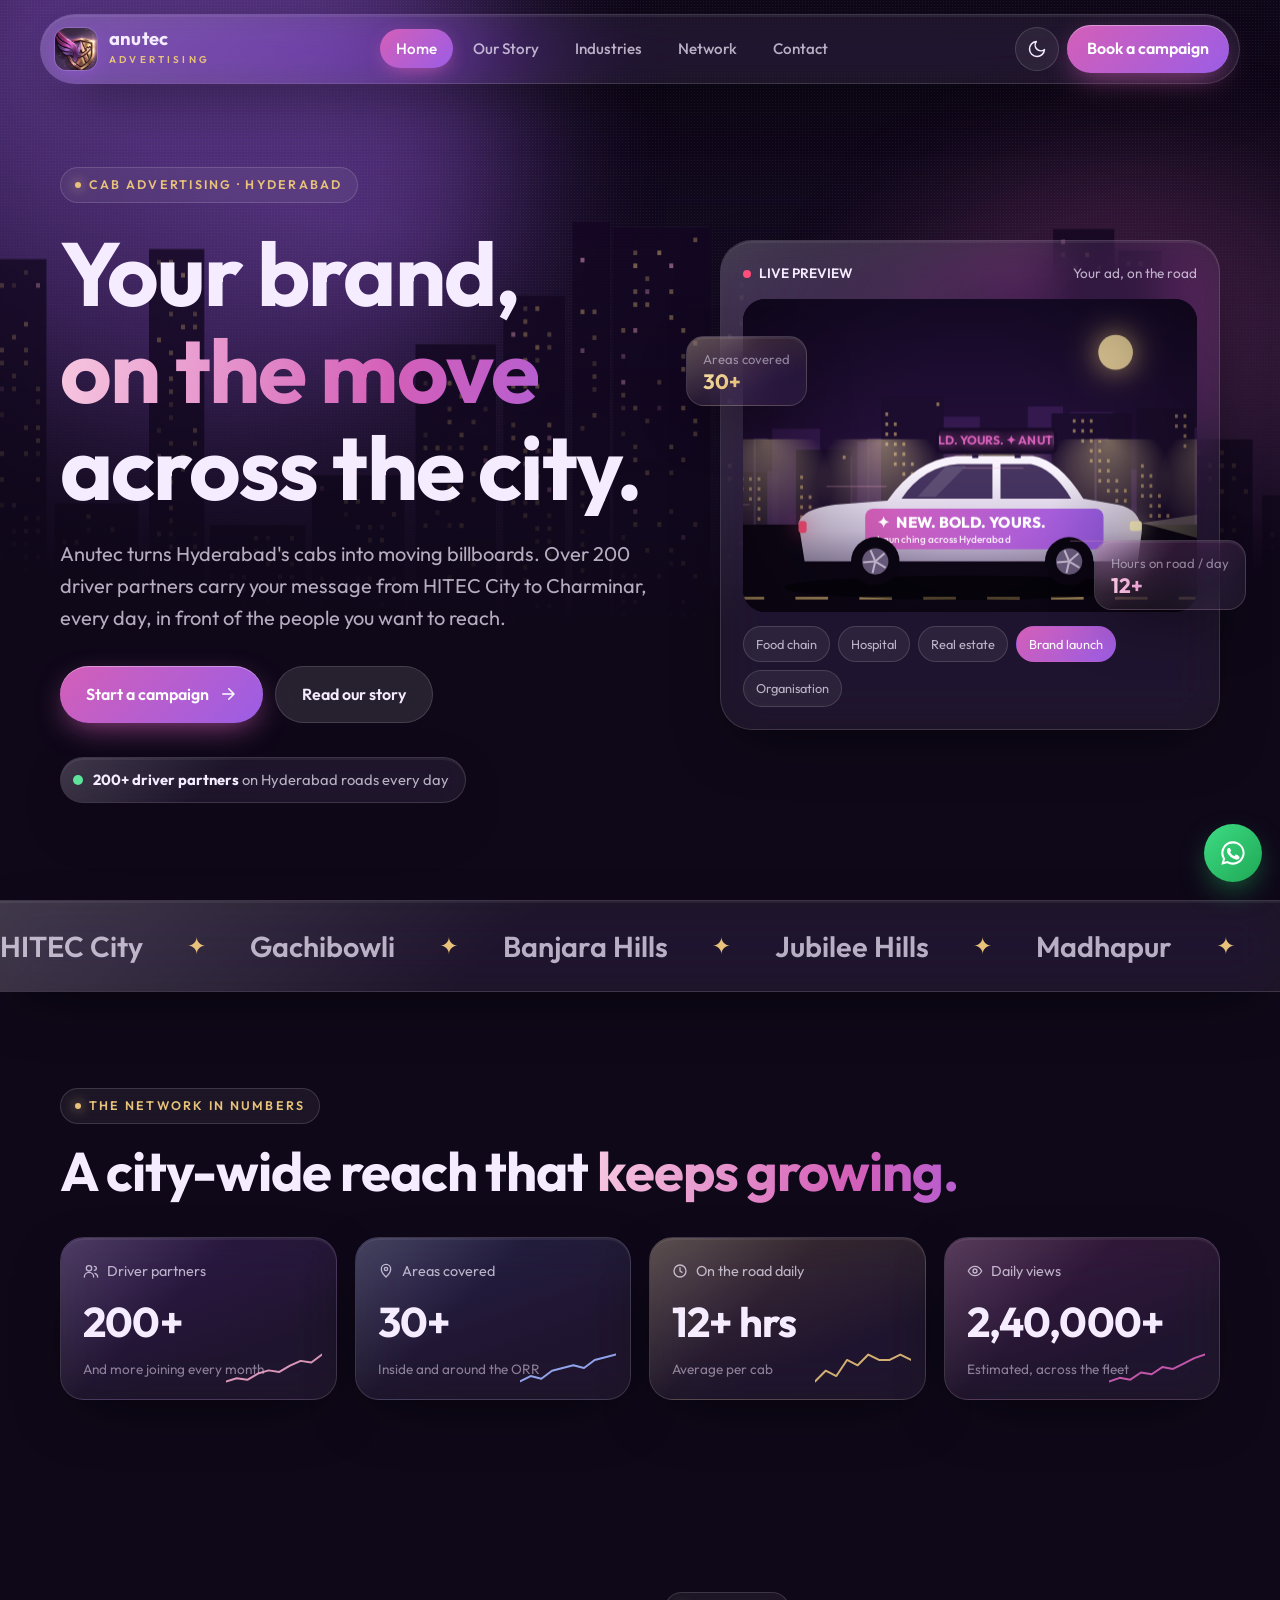
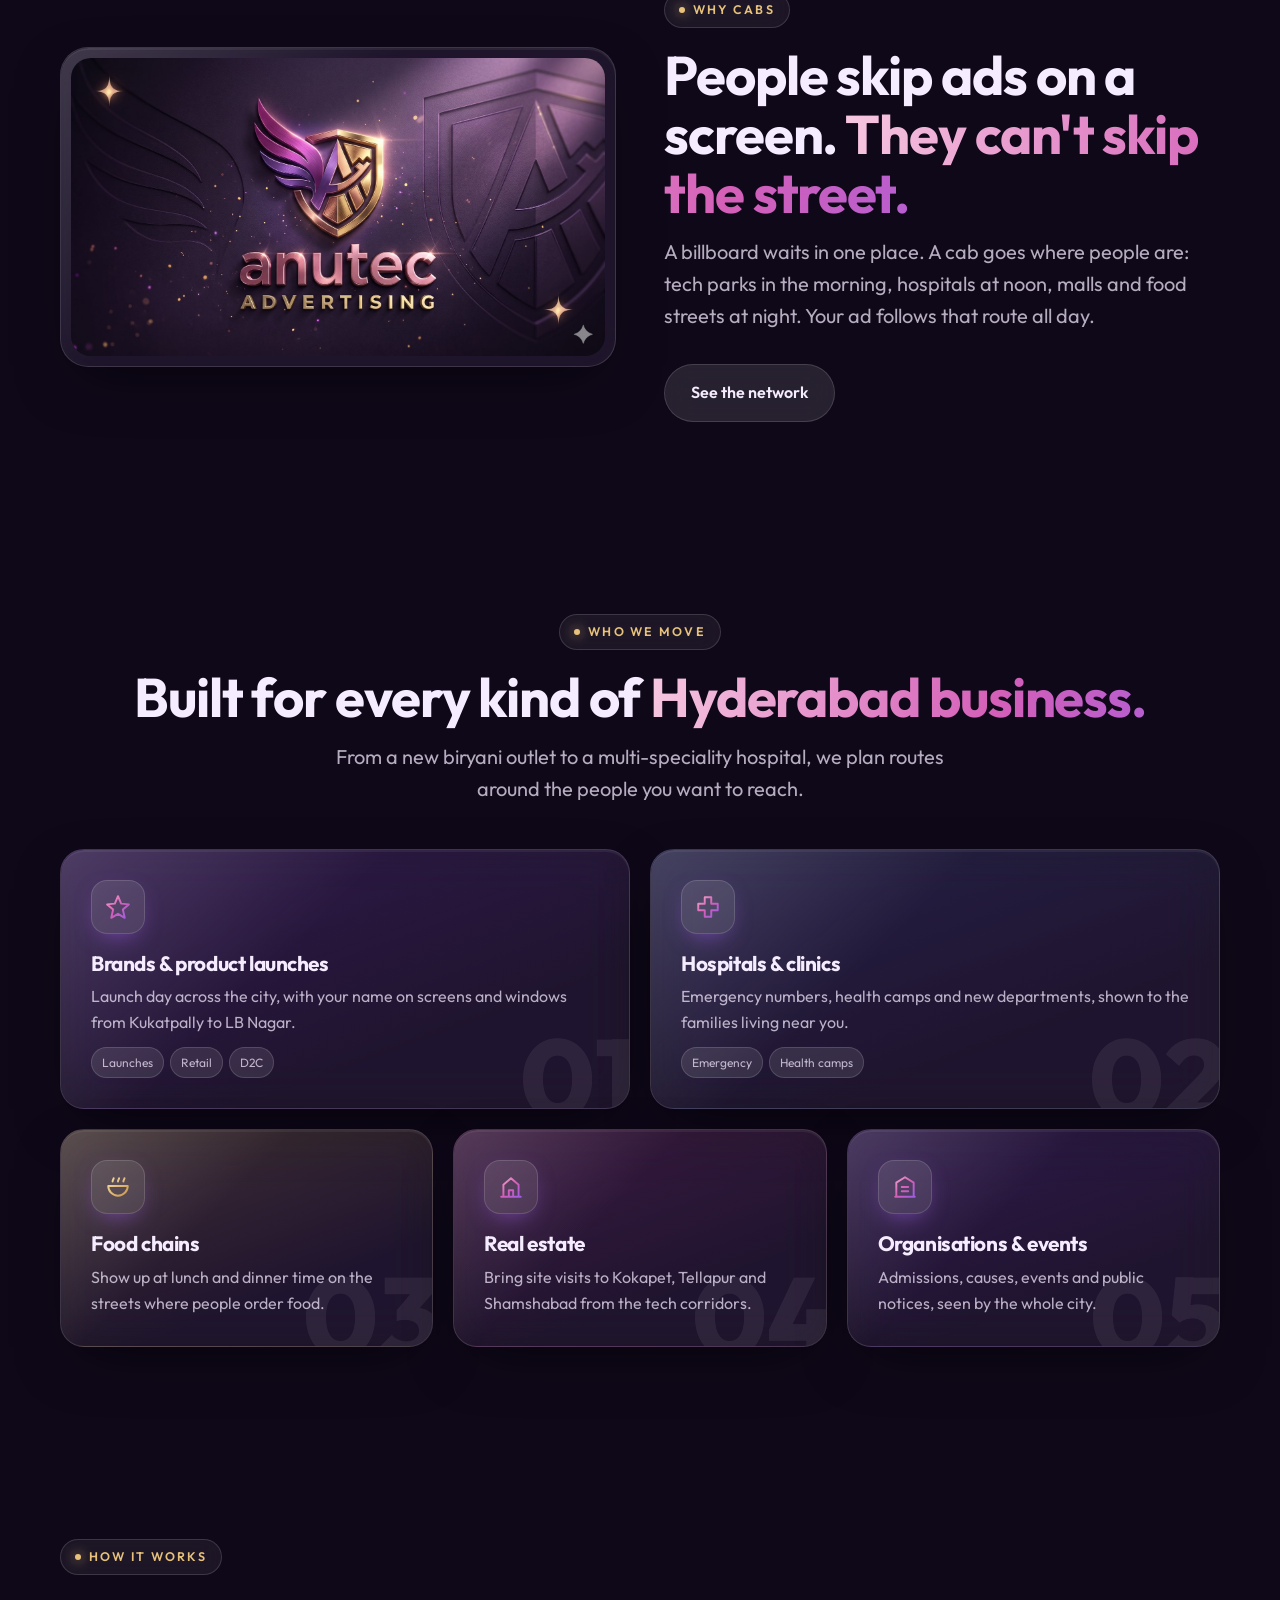
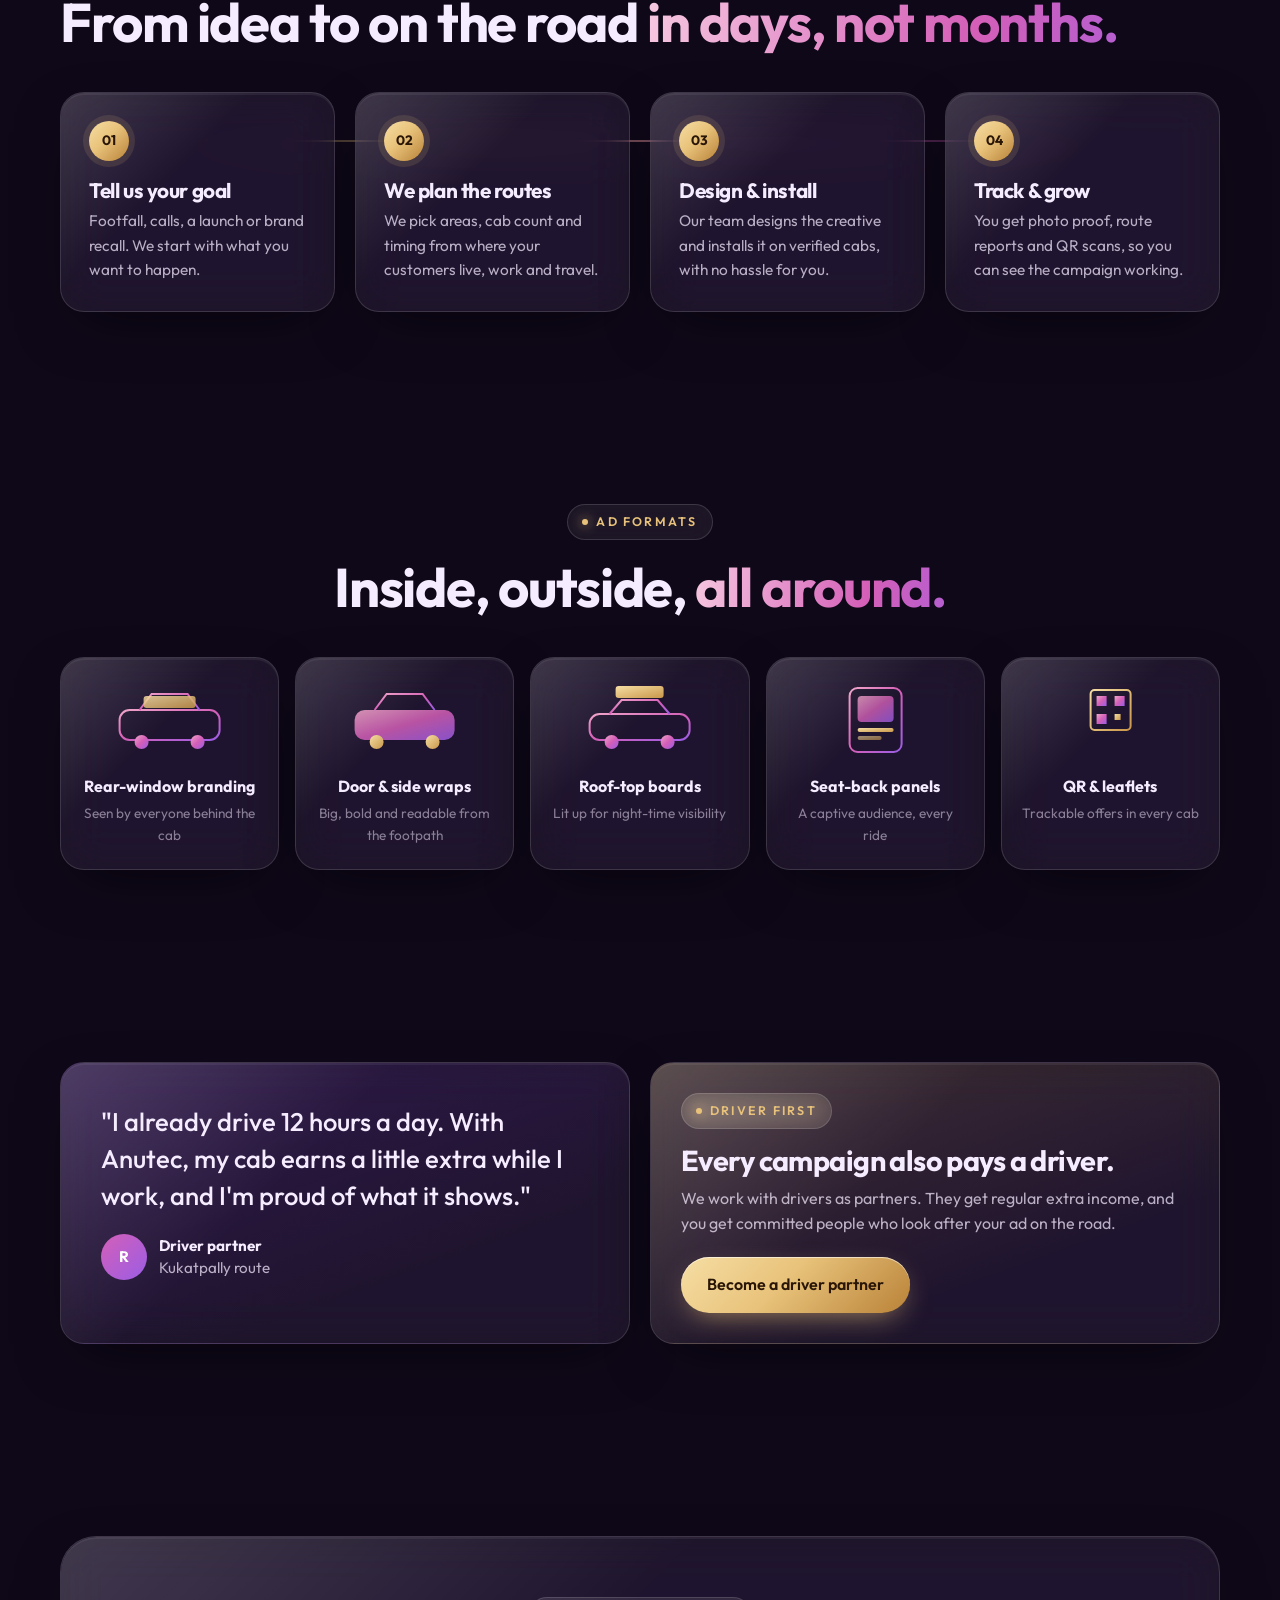
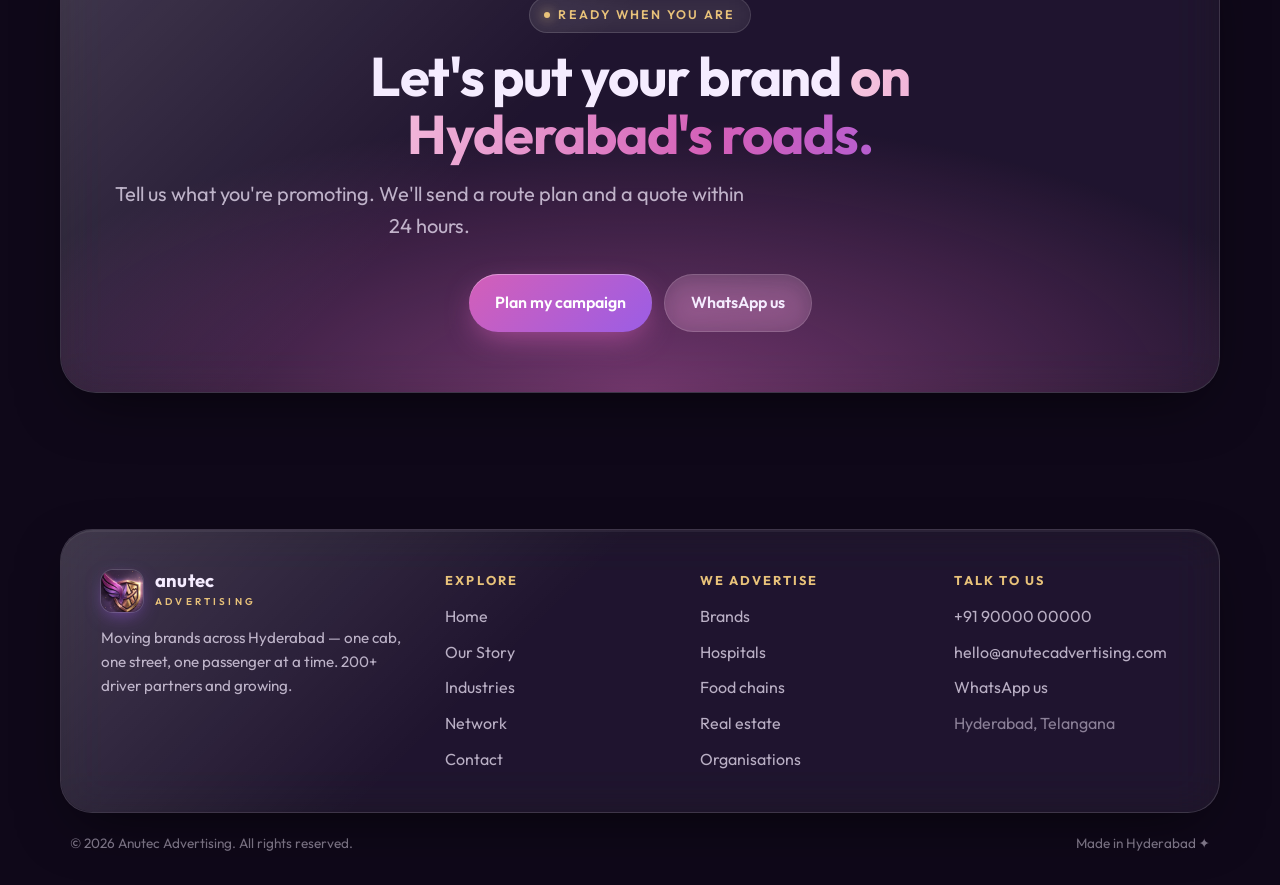
==== anutec-website/index.html @ 09b2b021 "Add Anutec Advertising website (static, Cloudflare Pages ready) Five pages (home, story, industries," ====
<!doctype html>
<html lang="en">
<head>
<meta charset="utf-8">
<meta name="viewport" content="width=device-width,initial-scale=1,viewport-fit=cover">
<title>Anutec Advertising — Cab Advertising in Hyderabad</title>
<meta name="description" content="Put your brand on 200+ cabs moving across Hyderabad. Cab advertising for brands, hospitals, food chains, real estate and organisations.">
<meta name="theme-color" content="#0f0819">
<meta property="og:title" content="Anutec Advertising — Your brand, moving across Hyderabad">
<meta property="og:description" content="200+ cab driver partners. HITEC City to Charminar. Ads that travel to your customers.">
<meta property="og:image" content="assets/img/logo-banner.jpg">
<link rel="icon" href="assets/img/favicon.png">
<link rel="apple-touch-icon" href="assets/img/icon-192.png">
<link rel="preconnect" href="https://fonts.googleapis.com"><link rel="preconnect" href="https://fonts.gstatic.com" crossorigin>
<link href="https://fonts.googleapis.com/css2?family=Outfit:wght@300;400;500;600;700;800&display=swap" rel="stylesheet">
<script>try{var t=localStorage.getItem("anutec-theme");if(t)document.documentElement.dataset.theme=t}catch(e){}</script>
<link rel="stylesheet" href="assets/css/style.css">
</head>
<body data-page="home">

<main>
  <!-- HERO -->
  <section class="hero">
    <canvas class="hero-canvas" id="heroCanvas" aria-hidden="true"></canvas>
    <div class="hero-veil"></div>
    <div class="wrap hero-grid">
      <div>
        <span class="eyebrow"><i></i>Cab advertising · Hyderabad</span>
        <h1>
          <span class="line"><span>Your brand,</span></span>
          <span class="line"><span class="grad">on the move</span></span>
          <span class="line"><span>across the city.</span></span>
        </h1>
        <p class="lead">Anutec turns Hyderabad's cabs into moving billboards. Over 200 driver partners carry your message from HITEC City to Charminar, every day, in front of the people you want to reach.</p>
        <div class="hero-cta">
          <a class="btn btn-primary" href="contact.html">Start a campaign
            <svg viewBox="0 0 24 24" fill="none" stroke="currentColor" stroke-width="2" stroke-linecap="round" stroke-linejoin="round"><path d="M5 12h14M13 5l7 7-7 7"/></svg></a>
          <a class="btn btn-glass" href="about.html">Read our story</a>
        </div>
        <div class="live glass"><span class="dot"></span><span><b>200+ driver partners</b> on Hyderabad roads every day</span></div>
      </div>

      <div class="reveal d2" style="position:relative">
        <div class="stage glass" data-tilt>
          <div class="stage-top"><span class="rec"><i></i>LIVE PREVIEW</span><span>Your ad, on the road</span></div>
          <div class="screen"><canvas id="cabCanvas" aria-label="Animated cab carrying a rotating advertisement"></canvas></div>
          <div class="ad-chips" id="adChips"></div>
        </div>
        <div class="float-card glass tint-gold fc-1"><span class="muted">Areas covered</span><b class="gold">30+</b></div>
        <div class="float-card glass tint-pink fc-2"><span class="muted">Hours on road / day</span><b class="grad">12+</b></div>
      </div>
    </div>
  </section>

  <!-- MARQUEE -->
  <div class="marquee glass" aria-label="Areas we cover">
    <div class="marquee-track">
      <span>HITEC City</span><span>Gachibowli</span><span>Banjara Hills</span><span>Jubilee Hills</span><span>Madhapur</span><span>Kukatpally</span><span>Secunderabad</span><span>Kondapur</span><span>Ameerpet</span><span>Charminar</span><span>Kokapet</span><span>Shamshabad Airport</span>
      <span>HITEC City</span><span>Gachibowli</span><span>Banjara Hills</span><span>Jubilee Hills</span><span>Madhapur</span><span>Kukatpally</span><span>Secunderabad</span><span>Kondapur</span><span>Ameerpet</span><span>Charminar</span><span>Kokapet</span><span>Shamshabad Airport</span>
    </div>
  </div>

  <!-- STATS -->
  <section>
    <div class="wrap">
      <div class="reveal" style="margin-bottom:36px">
        <span class="eyebrow"><i></i>The network in numbers</span>
        <h2>A city-wide reach that <span class="grad">keeps growing.</span></h2>
      </div>
      <div class="stats">
        <div class="stat glass tint-violet reveal">
          <span class="label"><svg viewBox="0 0 24 24" fill="none" stroke="currentColor" stroke-width="2" stroke-linecap="round"><circle cx="9" cy="8" r="4"/><path d="M2 21a7 7 0 0 1 14 0M17 11a3 3 0 1 0 0-6M22 21a6 6 0 0 0-4-5.6"/></svg>Driver partners</span>
          <span class="num" data-count="200" data-suffix="+">0</span>
          <span class="sub">And more joining every month</span>
          <svg class="spark" data-spark="4,6,5,9,11,10,14,17,16,21" data-color="#f0a6c9"></svg>
        </div>
        <div class="stat glass tint-blue reveal d1">
          <span class="label"><svg viewBox="0 0 24 24" fill="none" stroke="currentColor" stroke-width="2" stroke-linecap="round"><path d="M12 21s-7-6.2-7-12a7 7 0 0 1 14 0c0 5.8-7 12-7 12z"/><circle cx="12" cy="9" r="2.5"/></svg>Areas covered</span>
          <span class="num" data-count="30" data-suffix="+">0</span>
          <span class="sub">Inside and around the ORR</span>
          <svg class="spark" data-spark="3,5,4,7,8,9,8,11,12,13" data-color="#9fb4ff"></svg>
        </div>
        <div class="stat glass tint-gold reveal d2">
          <span class="label"><svg viewBox="0 0 24 24" fill="none" stroke="currentColor" stroke-width="2" stroke-linecap="round"><circle cx="12" cy="12" r="9"/><path d="M12 7v5l3 2"/></svg>On the road daily</span>
          <span class="num" data-count="12" data-suffix="+ hrs">0</span>
          <span class="sub">Average per cab</span>
          <svg class="spark" data-spark="8,10,9,12,11,13,12,12,13,12" data-color="#e8c27a"></svg>
        </div>
        <div class="stat glass tint-pink reveal d3">
          <span class="label"><svg viewBox="0 0 24 24" fill="none" stroke="currentColor" stroke-width="2" stroke-linecap="round"><path d="M2 12s3.6-7 10-7 10 7 10 7-3.6 7-10 7S2 12 2 12z"/><circle cx="12" cy="12" r="3"/></svg>Daily views</span>
          <span class="num" data-count="240000" data-suffix="+">0</span>
          <span class="sub">Estimated, across the fleet</span>
          <svg class="spark" data-spark="5,7,6,10,9,13,12,15,18,20" data-color="#d45fb8"></svg>
        </div>
      </div>
    </div>
  </section>

  <!-- STORY SPLIT -->
  <section>
    <div class="wrap split">
      <div class="media glass reveal" data-tilt><img src="assets/img/logo-banner.jpg" alt="Anutec Advertising logo — winged shield emblem in violet and gold" loading="lazy" width="1600" height="893"></div>
      <div class="reveal d1">
        <span class="eyebrow"><i></i>Why cabs</span>
        <h2>People skip ads on a screen. <span class="grad">They can't skip the street.</span></h2>
        <p class="lead">A billboard waits in one place. A cab goes where people are: tech parks in the morning, hospitals at noon, malls and food streets at night. Your ad follows that route all day.</p>
        <div class="hero-cta"><a class="btn btn-glass" href="network.html">See the network</a></div>
      </div>
    </div>
  </section>

  <!-- INDUSTRIES -->
  <section>
    <div class="wrap">
      <div class="center reveal" style="margin-bottom:44px">
        <span class="eyebrow"><i></i>Who we move</span>
        <h2>Built for every kind of <span class="grad">Hyderabad business.</span></h2>
        <p class="lead">From a new biryani outlet to a multi-speciality hospital, we plan routes around the people you want to reach.</p>
      </div>
      <div class="ind-grid">
        <a href="industries.html#brands" class="card glass tint-violet edge reveal">
          <div class="ico"><svg viewBox="0 0 24 24" fill="none" stroke-width="1.8" stroke-linecap="round" stroke-linejoin="round"><path d="M12 2l2.9 6.9L22 9.6l-5.5 4.8L18.2 22 12 18.3 5.8 22l1.7-7.6L2 9.6l7.1-.7z"/></svg></div>
          <h3>Brands &amp; product launches</h3>
          <p>Launch day across the city, with your name on screens and windows from Kukatpally to LB Nagar.</p>
          <span class="tag">Launches</span><span class="tag">Retail</span><span class="tag">D2C</span>
          <span class="big">01</span>
        </a>
        <a href="industries.html#hospitals" class="card glass tint-blue edge reveal d1">
          <div class="ico"><svg viewBox="0 0 24 24" fill="none" stroke-width="1.8" stroke-linecap="round" stroke-linejoin="round"><path d="M9 3h6v6h6v6h-6v6H9v-6H3V9h6z"/></svg></div>
          <h3>Hospitals &amp; clinics</h3>
          <p>Emergency numbers, health camps and new departments, shown to the families living near you.</p>
          <span class="tag">Emergency</span><span class="tag">Health camps</span>
          <span class="big">02</span>
        </a>
        <a href="industries.html#food" class="card glass tint-gold edge reveal">
          <div class="ico gold-ico"><svg viewBox="0 0 24 24" fill="none" stroke-width="1.8" stroke-linecap="round" stroke-linejoin="round"><path d="M3 11h18a9 9 0 0 1-18 0zM7 7c0-1.5 1-2 1-3M12 7c0-1.5 1-2 1-3M17 7c0-1.5 1-2 1-3"/></svg></div>
          <h3>Food chains</h3>
          <p>Show up at lunch and dinner time on the streets where people order food.</p>
          <span class="big">03</span>
        </a>
        <a href="industries.html#realestate" class="card glass tint-pink edge reveal d1">
          <div class="ico"><svg viewBox="0 0 24 24" fill="none" stroke-width="1.8" stroke-linecap="round" stroke-linejoin="round"><path d="M3 21h18M5 21V10l7-6 7 6v11M10 21v-6h4v6"/></svg></div>
          <h3>Real estate</h3>
          <p>Bring site visits to Kokapet, Tellapur and Shamshabad from the tech corridors.</p>
          <span class="big">04</span>
        </a>
        <a href="industries.html#orgs" class="card glass tint-violet edge reveal d2">
          <div class="ico"><svg viewBox="0 0 24 24" fill="none" stroke-width="1.8" stroke-linecap="round" stroke-linejoin="round"><path d="M3 21h18M4 21V8l8-5 8 5v13M9 12h6M9 16h6"/></svg></div>
          <h3>Organisations &amp; events</h3>
          <p>Admissions, causes, events and public notices, seen by the whole city.</p>
          <span class="big">05</span>
        </a>
      </div>
    </div>
  </section>

  <!-- HOW IT WORKS -->
  <section>
    <div class="wrap">
      <div class="reveal" style="margin-bottom:40px">
        <span class="eyebrow"><i></i>How it works</span>
        <h2>From idea to on the road <span class="grad">in days, not months.</span></h2>
      </div>
      <div class="steps">
        <div class="steps-line"></div>
        <div class="step glass reveal"><div class="n">01</div><h3>Tell us your goal</h3><p>Footfall, calls, a launch or brand recall. We start with what you want to happen.</p></div>
        <div class="step glass reveal d1"><div class="n">02</div><h3>We plan the routes</h3><p>We pick areas, cab count and timing from where your customers live, work and travel.</p></div>
        <div class="step glass reveal d2"><div class="n">03</div><h3>Design &amp; install</h3><p>Our team designs the creative and installs it on verified cabs, with no hassle for you.</p></div>
        <div class="step glass reveal d3"><div class="n">04</div><h3>Track &amp; grow</h3><p>You get photo proof, route reports and QR scans, so you can see the campaign working.</p></div>
      </div>
    </div>
  </section>

  <!-- FORMATS -->
  <section>
    <div class="wrap">
      <div class="center reveal" style="margin-bottom:40px">
        <span class="eyebrow"><i></i>Ad formats</span>
        <h2>Inside, outside, <span class="grad">all around.</span></h2>
      </div>
      <div class="formats">
        <div class="format glass reveal"><svg viewBox="0 0 120 80"><rect x="10" y="30" width="100" height="30" rx="10" fill="none" stroke="url(#g-brand)" stroke-width="2"/><path d="M30 30l12-16h36l12 16" fill="none" stroke="url(#g-brand)" stroke-width="2"/><rect x="34" y="16" width="52" height="12" rx="3" fill="url(#g-gold)" opacity=".85"/><circle cx="32" cy="62" r="7" fill="url(#g-brand)"/><circle cx="88" cy="62" r="7" fill="url(#g-brand)"/></svg><h4>Rear-window branding</h4><p>Seen by everyone behind the cab</p></div>
        <div class="format glass reveal d1"><svg viewBox="0 0 120 80"><rect x="10" y="30" width="100" height="30" rx="10" fill="url(#g-brand)" opacity=".85"/><path d="M30 30l12-16h36l12 16" fill="none" stroke="url(#g-brand)" stroke-width="2"/><circle cx="32" cy="62" r="7" fill="url(#g-gold)"/><circle cx="88" cy="62" r="7" fill="url(#g-gold)"/></svg><h4>Door &amp; side wraps</h4><p>Big, bold and readable from the footpath</p></div>
        <div class="format glass reveal d2"><svg viewBox="0 0 120 80"><rect x="36" y="6" width="48" height="12" rx="3" fill="url(#g-gold)"/><rect x="10" y="34" width="100" height="26" rx="10" fill="none" stroke="url(#g-brand)" stroke-width="2"/><path d="M30 34l12-14h36l12 14" fill="none" stroke="url(#g-brand)" stroke-width="2"/><circle cx="32" cy="62" r="7" fill="url(#g-brand)"/><circle cx="88" cy="62" r="7" fill="url(#g-brand)"/></svg><h4>Roof-top boards</h4><p>Lit up for night-time visibility</p></div>
        <div class="format glass reveal d3"><svg viewBox="0 0 120 80"><rect x="34" y="8" width="52" height="64" rx="8" fill="none" stroke="url(#g-brand)" stroke-width="2"/><rect x="42" y="16" width="36" height="26" rx="4" fill="url(#g-brand)" opacity=".8"/><rect x="42" y="48" width="36" height="4" rx="2" fill="url(#g-gold)"/><rect x="42" y="56" width="24" height="4" rx="2" fill="url(#g-gold)" opacity=".6"/></svg><h4>Seat-back panels</h4><p>A captive audience, every ride</p></div>
        <div class="format glass reveal d4"><svg viewBox="0 0 120 80"><rect x="40" y="10" width="40" height="40" rx="4" fill="none" stroke="url(#g-gold)" stroke-width="2"/><rect x="46" y="16" width="10" height="10" fill="url(#g-brand)"/><rect x="64" y="16" width="10" height="10" fill="url(#g-brand)"/><rect x="46" y="34" width="10" height="10" fill="url(#g-brand)"/><rect x="64" y="34" width="6" height="6" fill="url(#g-gold)"/><path d="M30 64h60" stroke="url(#g-brand)" stroke-width="2"/><path d="M40 72h40" stroke="url(#g-gold)" stroke-width="2"/></svg><h4>QR &amp; leaflets</h4><p>Trackable offers in every cab</p></div>
      </div>
    </div>
  </section>

  <!-- DRIVER QUOTE -->
  <section>
    <div class="wrap grid-2">
      <blockquote class="quote glass tint-violet reveal">
        "I already drive 12 hours a day. With Anutec, my cab earns a little extra while I work, and I'm proud of what it shows."
        <footer><span class="avatar">R</span><span><b style="color:var(--ink)">Driver partner</b><br>Kukatpally route</span></footer>
      </blockquote>
      <div class="glass card tint-gold reveal d1" style="display:flex;flex-direction:column;justify-content:center">
        <span class="eyebrow" style="align-self:flex-start"><i></i>Driver first</span>
        <h3 style="font-size:1.8rem;margin-top:16px">Every campaign also pays a driver.</h3>
        <p>We work with drivers as partners. They get regular extra income, and you get committed people who look after your ad on the road.</p>
        <div class="hero-cta" style="margin-top:20px"><a class="btn btn-gold" href="network.html#join">Become a driver partner</a></div>
      </div>
    </div>
  </section>

  <!-- CTA -->
  <section>
    <div class="wrap">
      <div class="cta glass reveal">
        <span class="eyebrow"><i></i>Ready when you are</span>
        <h2>Let's put your brand <span class="grad">on Hyderabad's roads.</span></h2>
        <p class="lead">Tell us what you're promoting. We'll send a route plan and a quote within 24 hours.</p>
        <div class="hero-cta"><a class="btn btn-primary" href="contact.html">Plan my campaign</a><a class="btn btn-glass" data-wa href="#" target="_blank" rel="noopener">WhatsApp us</a></div>
      </div>
    </div>
  </section>
</main>

<script src="assets/js/main.js"></script>
</body>
</html>
---- anutec-website/assets/css/style.css ----
/* =========================================================
   ANUTEC ADVERTISING — glassmorphism theme
   ========================================================= */
:root{
  --bg:#0f0819;
  --bg-2:#170c26;
  --ink:#f5ecff;
  --ink-2:rgba(245,236,255,.72);
  --ink-3:rgba(245,236,255,.5);
  --violet:#9b5de5;
  --magenta:#d45fb8;
  --pink:#f0a6c9;
  --gold:#e8c27a;
  --gold-2:#c9974a;
  --glass:rgba(255,255,255,.06);
  --glass-2:rgba(255,255,255,.1);
  --glass-strong:rgba(30,16,48,.55);
  --stroke:rgba(255,255,255,.14);
  --stroke-2:rgba(255,255,255,.26);
  --shine:linear-gradient(135deg,rgba(255,255,255,.22),rgba(255,255,255,0) 40%);
  --shadow:0 20px 60px -20px rgba(0,0,0,.65), 0 2px 0 0 rgba(255,255,255,.06) inset;
  --blob-a:rgba(155,93,229,.55);
  --blob-b:rgba(212,95,184,.42);
  --blob-c:rgba(232,194,122,.28);
  --grad-text:linear-gradient(100deg,#f7c8e0 0%,#d45fb8 35%,#9b5de5 65%,#e8c27a 100%);
  --grad-gold:linear-gradient(135deg,#f6dea4,#e8c27a 45%,#b98238);
  --grad-brand:linear-gradient(135deg,#d45fb8,#9b5de5);
  --radius:24px;
  --radius-sm:16px;
  --maxw:1200px;
  --blur:22px;
  color-scheme:dark;
}
:root[data-theme="light"]{
  --bg:#f4eef9;
  --bg-2:#ebe1f5;
  --ink:#22122f;
  --ink-2:rgba(34,18,47,.72);
  --ink-3:rgba(34,18,47,.5);
  --glass:rgba(255,255,255,.45);
  --glass-2:rgba(255,255,255,.62);
  --glass-strong:rgba(255,255,255,.7);
  --stroke:rgba(255,255,255,.75);
  --stroke-2:rgba(120,70,170,.22);
  --shine:linear-gradient(135deg,rgba(255,255,255,.9),rgba(255,255,255,0) 45%);
  --shadow:0 20px 50px -24px rgba(80,30,120,.35), 0 1px 0 0 rgba(255,255,255,.9) inset;
  --blob-a:rgba(155,93,229,.35);
  --blob-b:rgba(240,140,200,.38);
  --blob-c:rgba(232,194,122,.42);
  --grad-text:linear-gradient(100deg,#b0408f 0%,#8a3fd6 50%,#b07a2a 100%);
  color-scheme:light;
}
:root[data-theme="light"] .eyebrow{color:#9a6420}
:root[data-theme="light"] .eyebrow i{background:#c9974a}
:root[data-theme="light"] .gold{background:linear-gradient(135deg,#c08a35,#8a5a1a);-webkit-background-clip:text;background-clip:text}
:root[data-theme="light"] .footer h5,:root[data-theme="light"] .chapter .kicker,:root[data-theme="light"] .brand small{color:#9a6420}

*{box-sizing:border-box;margin:0;padding:0}
html{scroll-behavior:smooth;-webkit-text-size-adjust:100%}
body{
  font-family:"Outfit",system-ui,-apple-system,Segoe UI,Roboto,sans-serif;
  background:var(--bg);color:var(--ink);line-height:1.6;
  overflow-x:hidden;min-height:100vh;
  transition:background .5s,color .5s;
}
img,svg,canvas,video{display:block;max-width:100%}
img{height:auto}
.grid-2>*,.grid-3>*,.split>*,.hero-grid>*{min-width:0}
a{color:inherit;text-decoration:none}
button,input,select,textarea{font:inherit;color:inherit}
::selection{background:var(--magenta);color:#fff}

/* ---------- ambient blobs (what the glass blurs) ---------- */
.ambient{position:fixed;inset:0;z-index:-2;overflow:hidden;pointer-events:none}
.ambient span{position:absolute;border-radius:50%;filter:blur(80px);opacity:.9;animation:drift 26s ease-in-out infinite alternate}
.ambient span:nth-child(1){width:52vw;height:52vw;left:-12vw;top:-14vw;background:var(--blob-a)}
.ambient span:nth-child(2){width:42vw;height:42vw;right:-10vw;top:22vh;background:var(--blob-b);animation-duration:32s;animation-delay:-8s}
.ambient span:nth-child(3){width:38vw;height:38vw;left:28vw;bottom:-18vw;background:var(--blob-c);animation-duration:38s;animation-delay:-16s}
.ambient::after{content:"";position:absolute;inset:0;
  background-image:radial-gradient(rgba(255,255,255,.06) 1px,transparent 1px);background-size:3px 3px;mix-blend-mode:overlay}
@keyframes drift{
  0%{transform:translate(0,0) scale(1)}
  50%{transform:translate(6vw,4vh) scale(1.12)}
  100%{transform:translate(-4vw,8vh) scale(.95)}
}

/* ---------- glass primitive ---------- */
.glass{
  position:relative;
  background:var(--glass);
  -webkit-backdrop-filter:blur(var(--blur)) saturate(160%);
  backdrop-filter:blur(var(--blur)) saturate(160%);
  border:1px solid var(--stroke);
  border-radius:var(--radius);
  box-shadow:var(--shadow);
  isolation:isolate;
}
.glass::before{ /* top-left shine */
  content:"";position:absolute;inset:0;border-radius:inherit;background:var(--shine);
  pointer-events:none;z-index:-1;opacity:.7;
}
.glass.tint-violet{background:linear-gradient(160deg,rgba(155,93,229,.22),var(--glass) 70%)}
.glass.tint-pink{background:linear-gradient(160deg,rgba(212,95,184,.22),var(--glass) 70%)}
.glass.tint-gold{background:linear-gradient(160deg,rgba(232,194,122,.22),var(--glass) 70%)}
.glass.tint-blue{background:linear-gradient(160deg,rgba(120,140,230,.2),var(--glass) 70%)}
:root[data-theme="light"] .glass.tint-violet{background:linear-gradient(160deg,rgba(155,93,229,.22),var(--glass) 75%)}
:root[data-theme="light"] .glass.tint-gold{background:linear-gradient(160deg,rgba(232,194,122,.42),var(--glass) 75%)}

/* gradient hairline border on hover cards */
.edge{position:relative}
.edge::after{
  content:"";position:absolute;inset:-1px;border-radius:inherit;padding:1px;pointer-events:none;
  background:linear-gradient(135deg,rgba(255,255,255,.5),rgba(212,95,184,.4),rgba(232,194,122,.5),rgba(255,255,255,.05));
  -webkit-mask:linear-gradient(#000 0 0) content-box,linear-gradient(#000 0 0);
  -webkit-mask-composite:xor;mask-composite:exclude;opacity:.0;transition:opacity .4s;
}
.edge:hover::after{opacity:1}

/* ---------- layout ---------- */
.wrap{width:100%;max-width:var(--maxw);margin:0 auto;padding:0 20px}
section{padding:96px 0;position:relative}
.eyebrow{
  display:inline-flex;align-items:center;gap:8px;font-size:.78rem;letter-spacing:.18em;text-transform:uppercase;
  color:var(--gold);font-weight:600;padding:7px 14px;border-radius:999px;
  background:var(--glass);border:1px solid var(--stroke);
  -webkit-backdrop-filter:blur(12px);backdrop-filter:blur(12px);
}
.eyebrow i{width:6px;height:6px;border-radius:50%;background:var(--gold);box-shadow:0 0 12px var(--gold)}
h1,h2,h3{line-height:1.08;letter-spacing:-.02em;font-weight:700}
h1{font-size:clamp(2.6rem,7vw,5.6rem)}
h2{font-size:clamp(2rem,4.6vw,3.4rem);margin:18px 0 14px}
h3{font-size:1.3rem}
.lead{font-size:clamp(1.05rem,1.6vw,1.25rem);color:var(--ink-2);max-width:640px}
.grad{background:var(--grad-text);-webkit-background-clip:text;background-clip:text;color:transparent;background-size:200% 100%;animation:shimmer 8s linear infinite}
.gold{background:var(--grad-gold);-webkit-background-clip:text;background-clip:text;color:transparent}
@keyframes shimmer{to{background-position:200% 0}}
.center{text-align:center}.center .lead{margin:0 auto}
.muted{color:var(--ink-3)}

/* ---------- buttons ---------- */
.btn{
  display:inline-flex;align-items:center;justify-content:center;gap:10px;
  padding:15px 26px;border-radius:999px;font-weight:600;font-size:1rem;cursor:pointer;border:0;
  transition:transform .25s,box-shadow .25s,background .25s;white-space:nowrap;
}
.btn svg{width:18px;height:18px}
.btn-primary{background:var(--grad-brand);color:#fff;box-shadow:0 10px 30px -8px rgba(212,95,184,.7),0 1px 0 rgba(255,255,255,.35) inset}
.btn-primary:hover{transform:translateY(-2px);box-shadow:0 16px 40px -8px rgba(212,95,184,.85)}
.btn-gold{background:var(--grad-gold);color:#2a1606;box-shadow:0 10px 30px -10px rgba(232,194,122,.7),0 1px 0 rgba(255,255,255,.6) inset}
.btn-gold:hover{transform:translateY(-2px)}
.btn-glass{background:var(--glass-2);border:1px solid var(--stroke);-webkit-backdrop-filter:blur(14px);backdrop-filter:blur(14px)}
.btn-glass:hover{background:var(--glass);transform:translateY(-2px)}

/* ---------- header ---------- */
.header{position:fixed;top:14px;left:0;right:0;z-index:50;padding:0 14px}
.nav{
  max-width:var(--maxw);margin:0 auto;display:flex;align-items:center;justify-content:space-between;
  padding:10px 10px 10px 14px;border-radius:999px;
}
.brand{display:flex;align-items:center;gap:12px;font-weight:700}
.brand img{width:42px;height:42px;border-radius:12px;object-fit:cover;box-shadow:0 0 0 1px var(--stroke),0 6px 20px -6px rgba(155,93,229,.8)}
.brand b{display:block;font-size:1.15rem;letter-spacing:.01em;line-height:1}
.brand small{display:block;font-size:.62rem;letter-spacing:.32em;color:var(--gold);font-weight:600;margin-top:4px}
.nav-links{display:flex;gap:4px;list-style:none}
.nav-links a{padding:10px 16px;border-radius:999px;font-weight:500;color:var(--ink-2);transition:all .25s;font-size:.95rem}
.nav-links a:hover{color:var(--ink);background:var(--glass)}
.nav-links a.active{color:#fff;background:var(--grad-brand);box-shadow:0 6px 20px -6px rgba(212,95,184,.8)}
.nav-actions{display:flex;align-items:center;gap:8px}
.icon-btn{
  width:44px;height:44px;border-radius:50%;display:grid;place-items:center;cursor:pointer;
  background:var(--glass);border:1px solid var(--stroke);transition:transform .25s,background .25s;
}
.icon-btn:hover{transform:rotate(15deg);background:var(--glass-2)}
.icon-btn svg{width:20px;height:20px}
.icon-btn .sun{display:none}
:root[data-theme="light"] .icon-btn .sun{display:block}
:root[data-theme="light"] .icon-btn .moon{display:none}
.menu-btn{display:none}
.nav .btn{padding:11px 20px}

/* mobile drawer */
.drawer{
  position:fixed;inset:84px 14px auto 14px;z-index:49;padding:14px;border-radius:24px;
  opacity:0;transform:translateY(-12px) scale(.98);pointer-events:none;transition:all .35s cubic-bezier(.2,.8,.2,1);
  background:var(--glass-strong);
}
.drawer.open{opacity:1;transform:none;pointer-events:auto}
.drawer a{display:flex;justify-content:space-between;align-items:center;padding:16px 18px;border-radius:16px;font-size:1.1rem;font-weight:500}
.drawer a.active,.drawer a:hover{background:var(--glass-2)}
.drawer .btn{width:100%;margin-top:10px}

/* ---------- hero ---------- */
.hero{min-height:100svh;padding:140px 0 70px;display:flex;align-items:center;overflow:hidden}
.hero-canvas{position:absolute;inset:0;width:100%;height:100%;z-index:-1;opacity:.95}
.hero-veil{position:absolute;inset:0;z-index:-1;background:
  radial-gradient(120% 70% at 50% 0%,transparent 40%,var(--bg) 100%),
  linear-gradient(180deg,transparent 60%,var(--bg))}
.hero-grid{display:grid;grid-template-columns:1.1fr .9fr;gap:48px;align-items:center}
.hero h1{margin:22px 0 22px}
.hero h1 .line{display:block;overflow:hidden}
.hero h1 .line span{display:inline-block;transform:translateY(110%);animation:rise 1s cubic-bezier(.2,.8,.2,1) forwards}
.hero h1 .line:nth-child(2) span{animation-delay:.12s}
.hero h1 .line:nth-child(3) span{animation-delay:.24s}
@keyframes rise{to{transform:none}}
.hero-cta{display:flex;gap:12px;flex-wrap:wrap;margin-top:32px}
.live{
  display:inline-flex;align-items:center;gap:10px;margin-top:34px;padding:10px 16px 10px 12px;border-radius:999px;font-size:.92rem;color:var(--ink-2)
}
.live .dot{width:10px;height:10px;border-radius:50%;background:#5ee39a;box-shadow:0 0 0 0 rgba(94,227,154,.7);animation:ping 1.8s infinite}
.live b{color:var(--ink)}
@keyframes ping{70%{box-shadow:0 0 0 12px rgba(94,227,154,0)}100%{box-shadow:0 0 0 0 rgba(94,227,154,0)}}

/* hero showcase: animated cab with rotating ad screen */
.stage{position:relative;padding:22px;border-radius:32px}
.stage-top{display:flex;justify-content:space-between;align-items:center;margin-bottom:14px;font-size:.85rem;color:var(--ink-2)}
.rec{display:inline-flex;align-items:center;gap:8px;font-weight:600;color:var(--ink)}
.rec i{width:8px;height:8px;border-radius:50%;background:#ff4f7a;animation:blink 1.2s infinite}
@keyframes blink{50%{opacity:.2}}
.screen{position:relative;border-radius:22px;overflow:hidden;aspect-ratio:16/11;background:#0b0614}
.screen canvas{width:100%;height:100%}
.ad-chips{display:flex;gap:8px;flex-wrap:wrap;margin-top:14px}
.ad-chip{font-size:.8rem;padding:7px 12px;border-radius:999px;background:var(--glass);border:1px solid var(--stroke);color:var(--ink-2);transition:all .3s;cursor:pointer}
.ad-chip.on{background:var(--grad-brand);color:#fff;border-color:transparent}
.float-card{position:absolute;padding:12px 16px;border-radius:18px;font-size:.82rem;animation:bob 6s ease-in-out infinite}
.float-card b{display:block;font-size:1.3rem;line-height:1.1}
.float-card.fc-1{left:-34px;top:96px}
.float-card.fc-2{right:-26px;bottom:120px;animation-delay:-3s}
@keyframes bob{50%{transform:translateY(-10px)}}

/* ---------- marquee ---------- */
.marquee{padding:22px 0;overflow:hidden;border-radius:0;border-left:0;border-right:0}
.marquee-track{display:flex;gap:44px;width:max-content;animation:scroll 40s linear infinite}
.marquee span{display:inline-flex;align-items:center;gap:44px;font-size:clamp(1.2rem,2.4vw,1.8rem);font-weight:600;color:var(--ink-2);white-space:nowrap}
.marquee span::after{content:"✦";color:var(--gold);font-size:.8em}
@keyframes scroll{to{transform:translateX(-50%)}}

/* ---------- stat cards (reference style) ---------- */
.stats{display:grid;grid-template-columns:repeat(4,1fr);gap:18px}
.stat{padding:22px 22px 18px;overflow:hidden;min-height:150px;display:flex;flex-direction:column}
.stat .label{display:flex;align-items:center;gap:8px;font-size:.9rem;color:var(--ink-2)}
.stat .label svg{width:16px;height:16px}
.stat .num{font-size:clamp(2rem,3.6vw,2.6rem);font-weight:700;margin:6px 0 4px;letter-spacing:-.02em}
.stat .sub{font-size:.85rem;color:var(--ink-3);margin-top:auto}
.stat .spark{position:absolute;right:14px;bottom:14px;width:96px;height:34px;opacity:.9}

/* ---------- generic cards ---------- */
.grid-3{display:grid;grid-template-columns:repeat(3,1fr);gap:20px}
.grid-2{display:grid;grid-template-columns:repeat(2,1fr);gap:20px}
.card{padding:30px;transition:transform .4s cubic-bezier(.2,.8,.2,1),background .4s}
.card:hover{transform:translateY(-6px)}
.card p{color:var(--ink-2);margin-top:10px}
.ico{
  width:54px;height:54px;border-radius:16px;display:grid;place-items:center;margin-bottom:18px;
  background:var(--glass-2);border:1px solid var(--stroke);box-shadow:0 8px 24px -10px rgba(155,93,229,.8)
}
.ico svg{width:26px;height:26px;stroke:url(#g-brand)}
.ico.gold-ico svg{stroke:url(#g-gold)}
.tag{display:inline-block;font-size:.75rem;padding:5px 10px;border-radius:999px;background:var(--glass-2);border:1px solid var(--stroke);margin:12px 6px 0 0;color:var(--ink-2)}

/* industries big cards */
.ind-grid{display:grid;grid-template-columns:repeat(6,1fr);gap:20px}
.ind-grid .card:nth-child(1),.ind-grid .card:nth-child(2){grid-column:span 3}
.ind-grid .card{grid-column:span 2;overflow:hidden}
.ind-grid .card .big{position:absolute;right:-10px;bottom:-26px;font-size:7rem;font-weight:800;opacity:.07;line-height:1;pointer-events:none}

/* steps */
.steps{display:grid;grid-template-columns:repeat(4,1fr);gap:20px;position:relative;counter-reset:s}
.step{padding:28px}
.step .n{font-size:.85rem;font-weight:700;width:40px;height:40px;border-radius:50%;display:grid;place-items:center;background:var(--grad-gold);color:#2a1606;margin-bottom:18px;box-shadow:0 0 0 6px rgba(232,194,122,.12)}
.step p{color:var(--ink-2);margin-top:8px;font-size:.96rem}
.steps-line{position:absolute;top:48px;left:8%;right:8%;height:2px;background:linear-gradient(90deg,transparent,var(--gold),var(--magenta),transparent);opacity:.5;z-index:-1}

/* formats */
.formats{display:grid;grid-template-columns:repeat(5,1fr);gap:16px}
.format{padding:22px 18px;text-align:center}
.format svg{width:100%;height:80px;margin-bottom:14px}
.format h4{font-size:1rem}
.format p{font-size:.85rem;color:var(--ink-3);margin-top:4px}

/* split */
.split{display:grid;grid-template-columns:1fr 1fr;gap:48px;align-items:center}
.media{border-radius:28px;overflow:hidden;padding:10px}
.media img{border-radius:20px;width:100%}

/* quote */
.quote{padding:40px;font-size:clamp(1.2rem,2.2vw,1.6rem);line-height:1.45;font-weight:500}
.quote footer{margin-top:20px;display:flex;align-items:center;gap:12px;font-size:.95rem;font-weight:400;color:var(--ink-2)}
.avatar{width:46px;height:46px;border-radius:50%;display:grid;place-items:center;font-weight:700;background:var(--grad-brand);color:#fff;flex:none}

/* CTA band */
.cta{padding:60px 48px;border-radius:36px;overflow:hidden;text-align:center}
.cta::after{content:"";position:absolute;inset:auto -10% -60% -10%;height:120%;background:radial-gradient(closest-side,rgba(212,95,184,.45),transparent);z-index:-2}
.cta h2{max-width:780px;margin:14px auto}
.cta .hero-cta{justify-content:center}

/* ---------- page hero ---------- */
.page-hero{padding:170px 0 60px;text-align:center}
.page-hero .lead{margin:0 auto}
.page-hero h1{font-size:clamp(2.4rem,6vw,4.6rem);margin:20px 0}

/* ---------- story / timeline ---------- */
.timeline{position:relative;max-width:900px;margin:0 auto}
.timeline::before{content:"";position:absolute;left:28px;top:0;bottom:0;width:2px;background:linear-gradient(var(--magenta),var(--violet),var(--gold));opacity:.5}
.chapter{position:relative;padding-left:84px;margin-bottom:34px}
.chapter .pin{position:absolute;left:8px;top:28px;width:42px;height:42px;border-radius:50%;display:grid;place-items:center;font-weight:700;font-size:.85rem;background:var(--glass-strong);border:1px solid var(--stroke-2);-webkit-backdrop-filter:blur(10px);backdrop-filter:blur(10px)}
.chapter .pin::after{content:"";position:absolute;inset:-6px;border-radius:50%;border:1px solid rgba(232,194,122,.35)}
.chapter .card{padding:30px 32px}
.chapter .kicker{font-size:.78rem;letter-spacing:.16em;text-transform:uppercase;color:var(--gold);font-weight:600}
.chapter h3{font-size:1.6rem;margin:6px 0 4px}

/* ---------- network ---------- */
.map-card{padding:16px;border-radius:32px}
.map-card canvas{width:100%;aspect-ratio:16/10;border-radius:22px;background:rgba(10,4,20,.35)}
:root[data-theme="light"] .map-card canvas{background:rgba(255,255,255,.35)}
.map-legend{display:flex;flex-wrap:wrap;gap:18px;padding:14px 8px 4px;font-size:.88rem;color:var(--ink-2)}
.map-legend i{display:inline-block;width:10px;height:10px;border-radius:50%;margin-right:8px;vertical-align:middle}
.counter-big{font-size:clamp(4rem,12vw,9rem);font-weight:800;line-height:1;letter-spacing:-.04em}
.chart-card{padding:26px}
.chart-head{display:flex;justify-content:space-between;align-items:flex-start;gap:16px;flex-wrap:wrap;margin-bottom:12px}
.seg{display:inline-flex;padding:4px;border-radius:999px;background:var(--glass);border:1px solid var(--stroke)}
.seg button{border:0;background:none;padding:8px 14px;border-radius:999px;cursor:pointer;font-size:.88rem;color:var(--ink-2)}
.seg button.on{background:var(--grad-brand);color:#fff}
.bars{display:flex;align-items:flex-end;gap:10px;height:260px;padding-top:20px}
.bar{flex:1;position:relative;height:100%;border-radius:999px;background:var(--glass-2);border:1px solid var(--stroke);overflow:hidden}
.bar span{position:absolute;left:0;right:0;bottom:0;border-radius:999px;background:linear-gradient(180deg,#f0a6c9,#9b5de5);height:0;transition:height 1.2s cubic-bezier(.2,.8,.2,1)}
.bar.last span{background:var(--grad-gold);box-shadow:0 0 24px rgba(232,194,122,.7)}
.bar em{position:absolute;bottom:-26px;left:50%;transform:translateX(-50%);font-style:normal;font-size:.72rem;color:var(--ink-3)}
.bar b{position:absolute;top:8px;left:50%;transform:translateX(-50%);font-size:.7rem;color:var(--ink-2);opacity:0;transition:opacity .4s}
.bar:hover b{opacity:1}
.bars-wrap{padding-bottom:30px}

/* ---------- forms ---------- */
.form{padding:32px}
.field{display:flex;flex-direction:column;gap:8px;margin-bottom:16px}
.field label{font-size:.88rem;color:var(--ink-2);font-weight:500}
.field input,.field select,.field textarea{
  width:100%;padding:14px 16px;border-radius:14px;border:1px solid var(--stroke);
  background:var(--glass);-webkit-backdrop-filter:blur(10px);backdrop-filter:blur(10px);outline:none;transition:border .25s,box-shadow .25s;
}
.field select option{background:var(--bg-2);color:var(--ink)}
.field input:focus,.field select:focus,.field textarea:focus{border-color:var(--magenta);box-shadow:0 0 0 4px rgba(212,95,184,.18)}
.field-row{display:grid;grid-template-columns:1fr 1fr;gap:14px}
.pill-set{display:flex;flex-wrap:wrap;gap:8px}
.pill-set label{cursor:pointer;position:relative}
.pill-set input{position:absolute;inset:0;width:100%;height:100%;opacity:0;pointer-events:none;margin:0}
.pill-set span{display:inline-block;padding:9px 14px;border-radius:999px;background:var(--glass);border:1px solid var(--stroke);font-size:.9rem;transition:all .25s}
.pill-set input:checked+span{background:var(--grad-brand);color:#fff;border-color:transparent}
.range{width:100%;accent-color:var(--magenta)}
.planner-out{display:grid;grid-template-columns:repeat(3,1fr);gap:12px;margin-top:20px}
.planner-out div{padding:16px;border-radius:16px;background:var(--glass-2);border:1px solid var(--stroke)}
.planner-out b{display:block;font-size:1.5rem}
.planner-out small{color:var(--ink-3);font-size:.78rem}
.note{font-size:.8rem;color:var(--ink-3);margin-top:12px}
.contact-list{list-style:none;display:grid;gap:12px;margin-top:24px}
.contact-list li a{display:flex;gap:14px;align-items:center;padding:16px;border-radius:18px}
.contact-list .ico{margin:0;width:46px;height:46px}
.toast{position:fixed;bottom:24px;left:50%;transform:translate(-50%,40px);opacity:0;z-index:80;padding:14px 22px;border-radius:999px;transition:all .4s;background:var(--glass-strong)}
.toast.show{opacity:1;transform:translate(-50%,0)}

/* ---------- footer ---------- */
.footer{padding:40px 0 30px}
.footer-inner{padding:40px;border-radius:32px;display:grid;grid-template-columns:1.4fr 1fr 1fr 1fr;gap:30px}
.footer h5{font-size:.8rem;letter-spacing:.16em;text-transform:uppercase;color:var(--gold);margin-bottom:14px}
.footer ul{list-style:none;display:grid;gap:10px}
.footer ul a{color:var(--ink-2)}
.footer ul a:hover{color:var(--ink)}
.footer p{color:var(--ink-2);font-size:.95rem;margin-top:14px;max-width:320px}
.copy{display:flex;justify-content:space-between;flex-wrap:wrap;gap:10px;font-size:.85rem;color:var(--ink-3);padding:20px 10px 0}

/* whatsapp float */
.wa{position:fixed;right:18px;bottom:18px;z-index:60;width:58px;height:58px;border-radius:50%;display:grid;place-items:center;background:linear-gradient(135deg,#3ddc84,#1fa855);box-shadow:0 12px 30px -8px rgba(31,168,85,.7);transition:transform .25s}
.wa:hover{transform:scale(1.08)}
.wa svg{width:28px;height:28px;fill:#fff}

/* ---------- reveal ---------- */
.reveal{opacity:0;transform:translateY(40px);transition:opacity 1s cubic-bezier(.2,.8,.2,1),transform 1s cubic-bezier(.2,.8,.2,1)}
.reveal.in{opacity:1;transform:none}
.reveal.d1{transition-delay:.1s}.reveal.d2{transition-delay:.2s}.reveal.d3{transition-delay:.3s}.reveal.d4{transition-delay:.4s}

/* ---------- responsive ---------- */
@media (max-width:1024px){
  .nav-links,.nav .btn-desk{display:none}
  .menu-btn{display:grid}
  .hero-grid,.split{grid-template-columns:1fr}
  .stats{grid-template-columns:repeat(2,1fr)}
  .grid-3{grid-template-columns:repeat(2,1fr)}
  .steps{grid-template-columns:repeat(2,1fr)}
  .steps-line{display:none}
  .formats{grid-template-columns:repeat(3,1fr)}
  .footer-inner{grid-template-columns:1fr 1fr}
  .float-card.fc-1{left:-8px}.float-card.fc-2{right:-8px}
}
@media (max-width:640px){
  section{padding:68px 0}
  .wrap{padding:0 16px}
  .header{top:10px;padding:0 10px}
  .brand img{width:38px;height:38px}
  .brand small{letter-spacing:.24em}
  .hero{padding:118px 0 50px;min-height:auto}
  .hero-cta .btn{flex:1 1 100%}
  .stats{gap:12px}
  .stat{padding:18px 16px;min-height:130px}
  .stat .spark{width:70px;height:26px}
  .grid-3,.grid-2,.ind-grid,.steps,.field-row{grid-template-columns:1fr}
  .ind-grid .card,.ind-grid .card:nth-child(1),.ind-grid .card:nth-child(2){grid-column:auto}
  .formats{grid-template-columns:repeat(2,1fr)}
  .format:last-child{grid-column:span 2}
  .stat .num{font-size:1.65rem}
  .card{padding:24px}
  .cta{padding:44px 22px;border-radius:28px}
  .footer-inner{grid-template-columns:1fr;padding:28px}
  .float-card{display:none}
  .stage{padding:14px;border-radius:26px}
  .planner-out{grid-template-columns:1fr}
  .chapter{padding-left:62px}.timeline::before{left:20px}.chapter .pin{left:0}
  .chapter .card{padding:22px}
  .bars{gap:5px;height:200px}
  .bar em{font-size:.6rem}
  .page-hero{padding:130px 0 40px}
  .quote{padding:28px}
  .drawer{inset:74px 10px auto 10px}
}
@media (prefers-reduced-motion:reduce){
  *,*::before,*::after{animation-duration:.001s!important;animation-iteration-count:1!important;transition-duration:.001s!important}
  .reveal{opacity:1;transform:none}
}
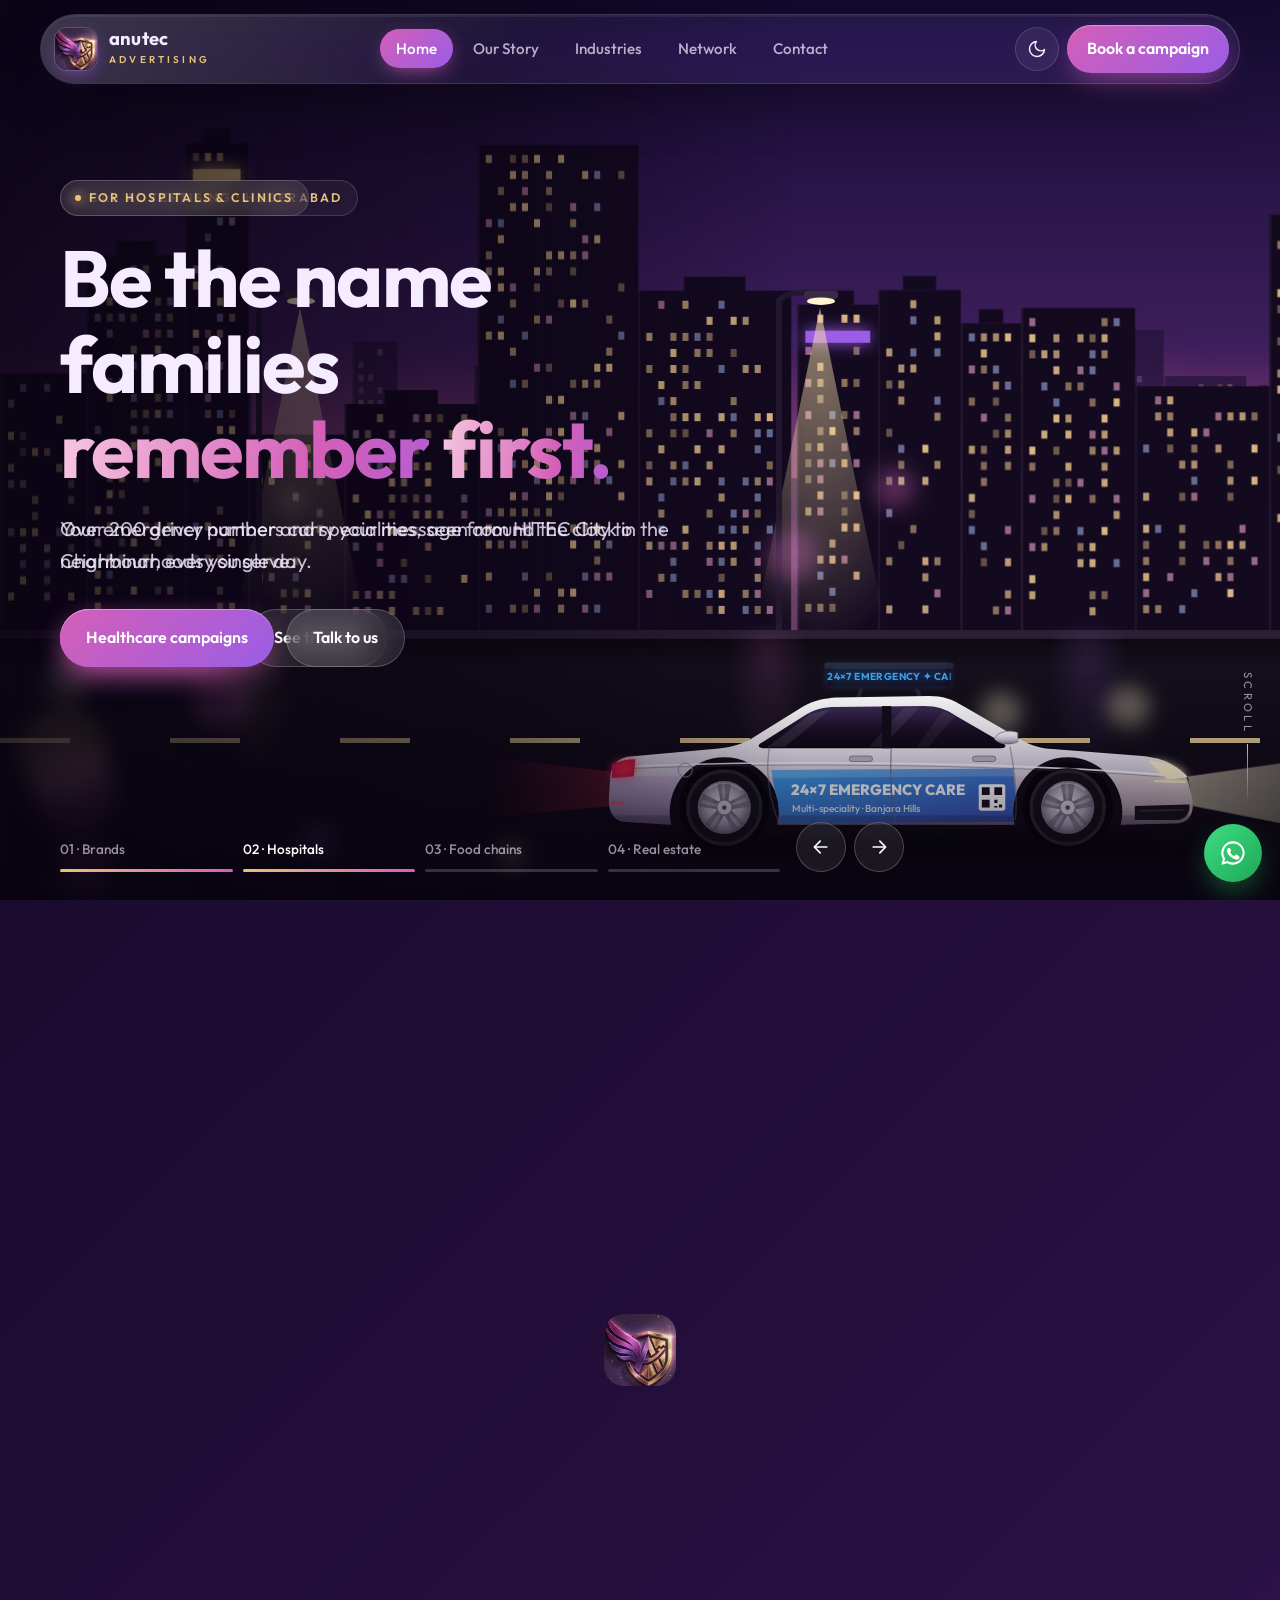
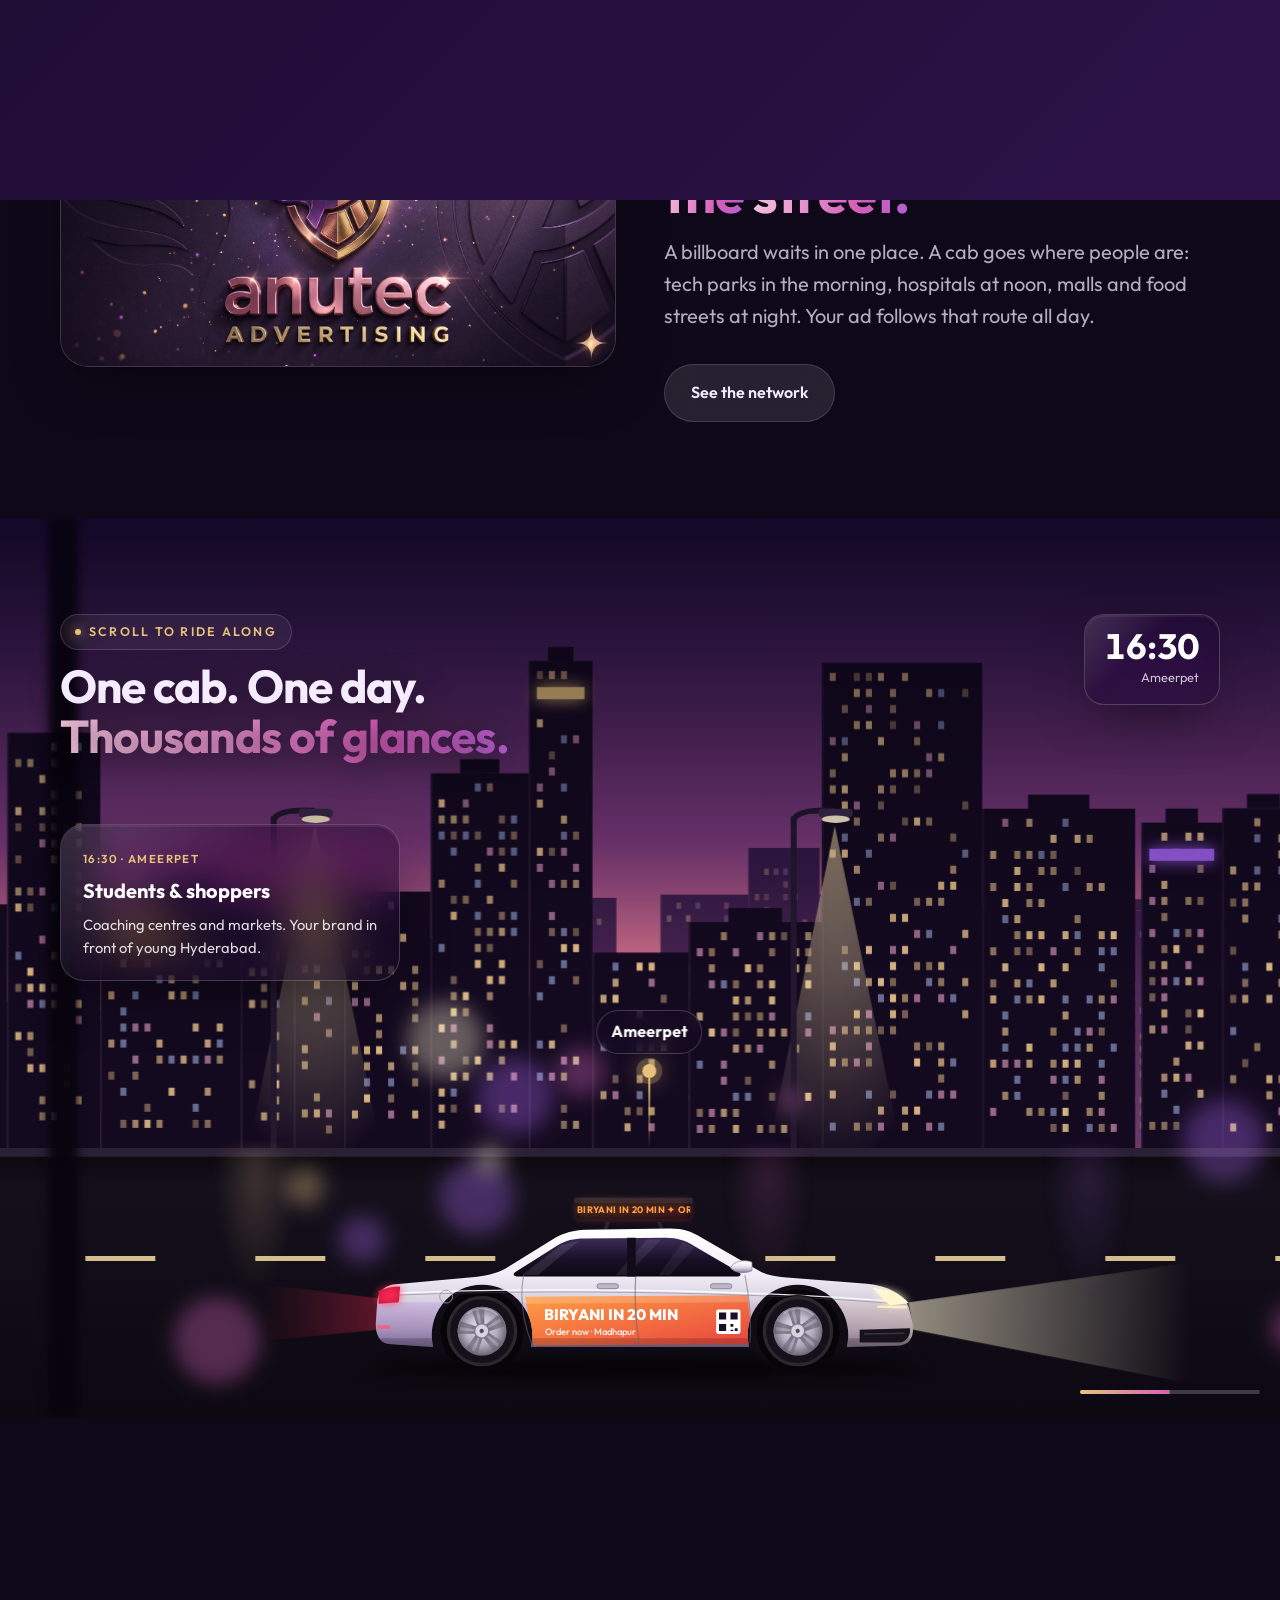
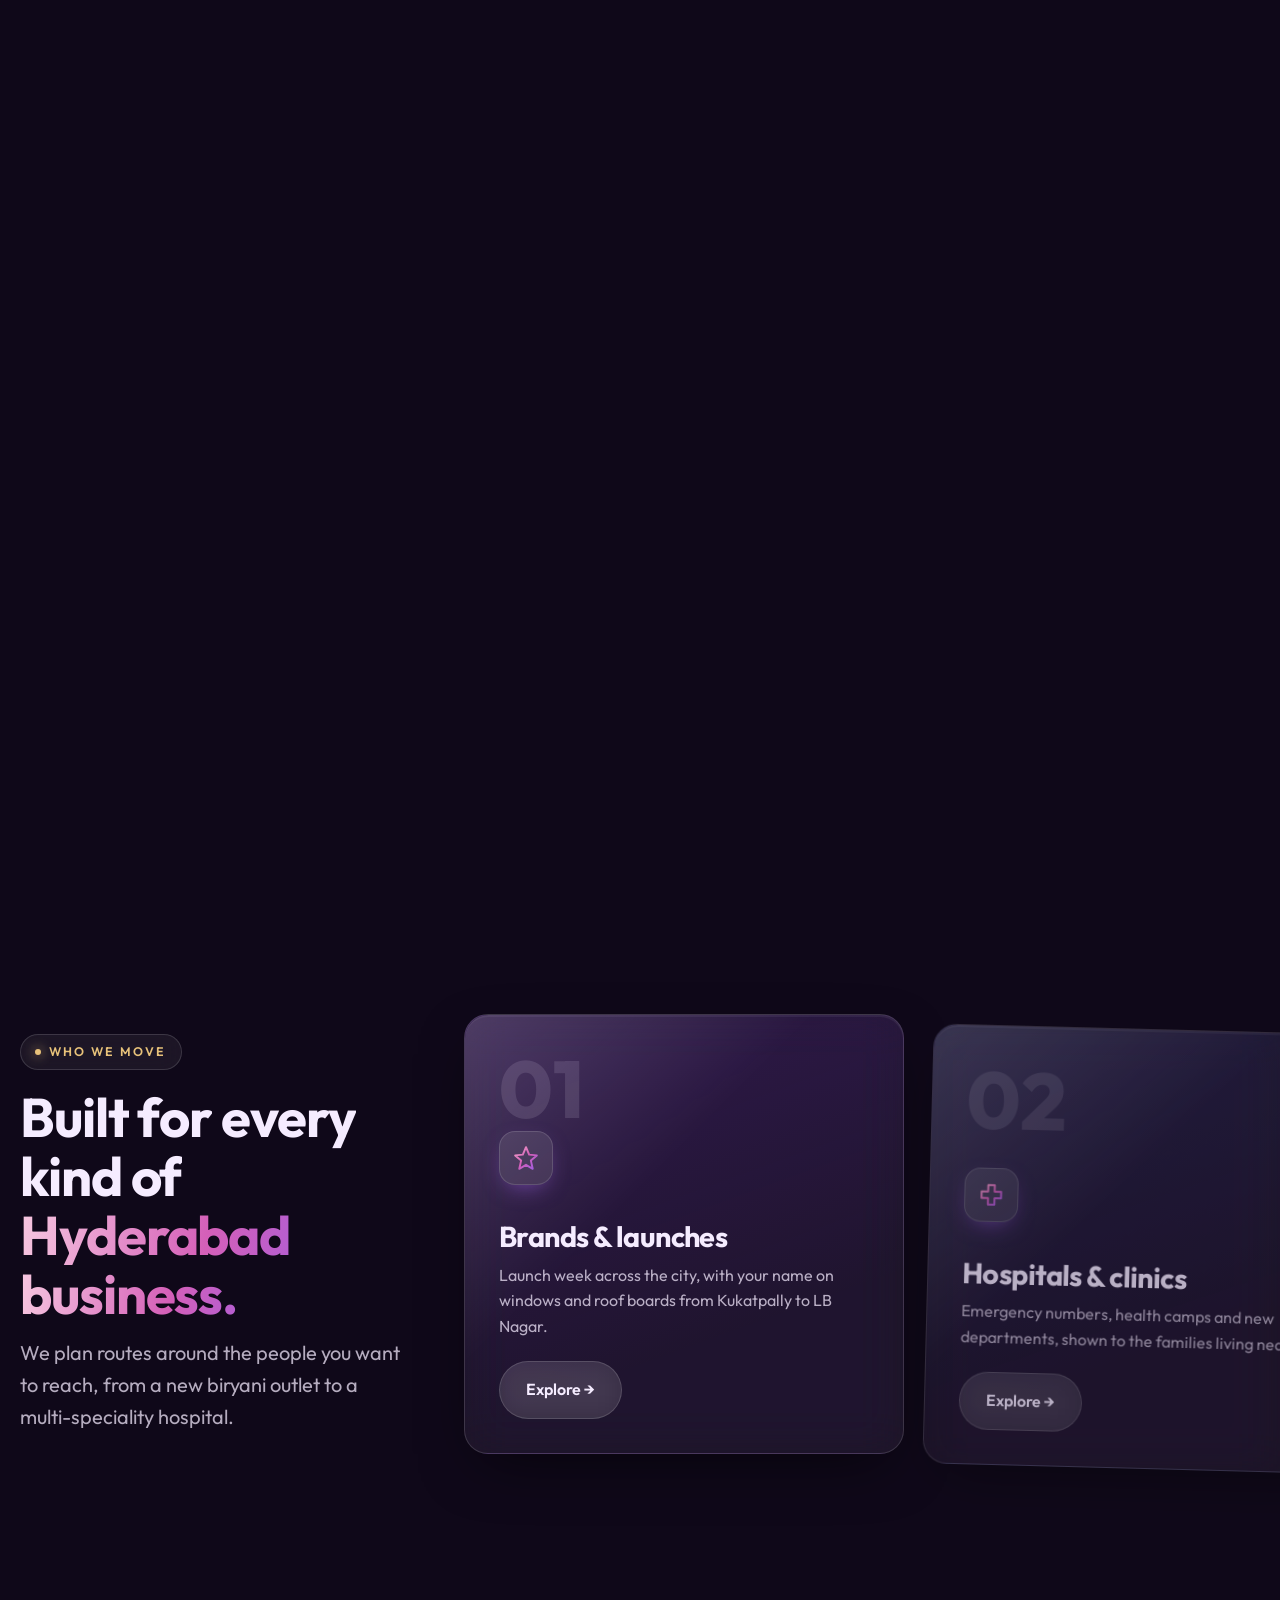
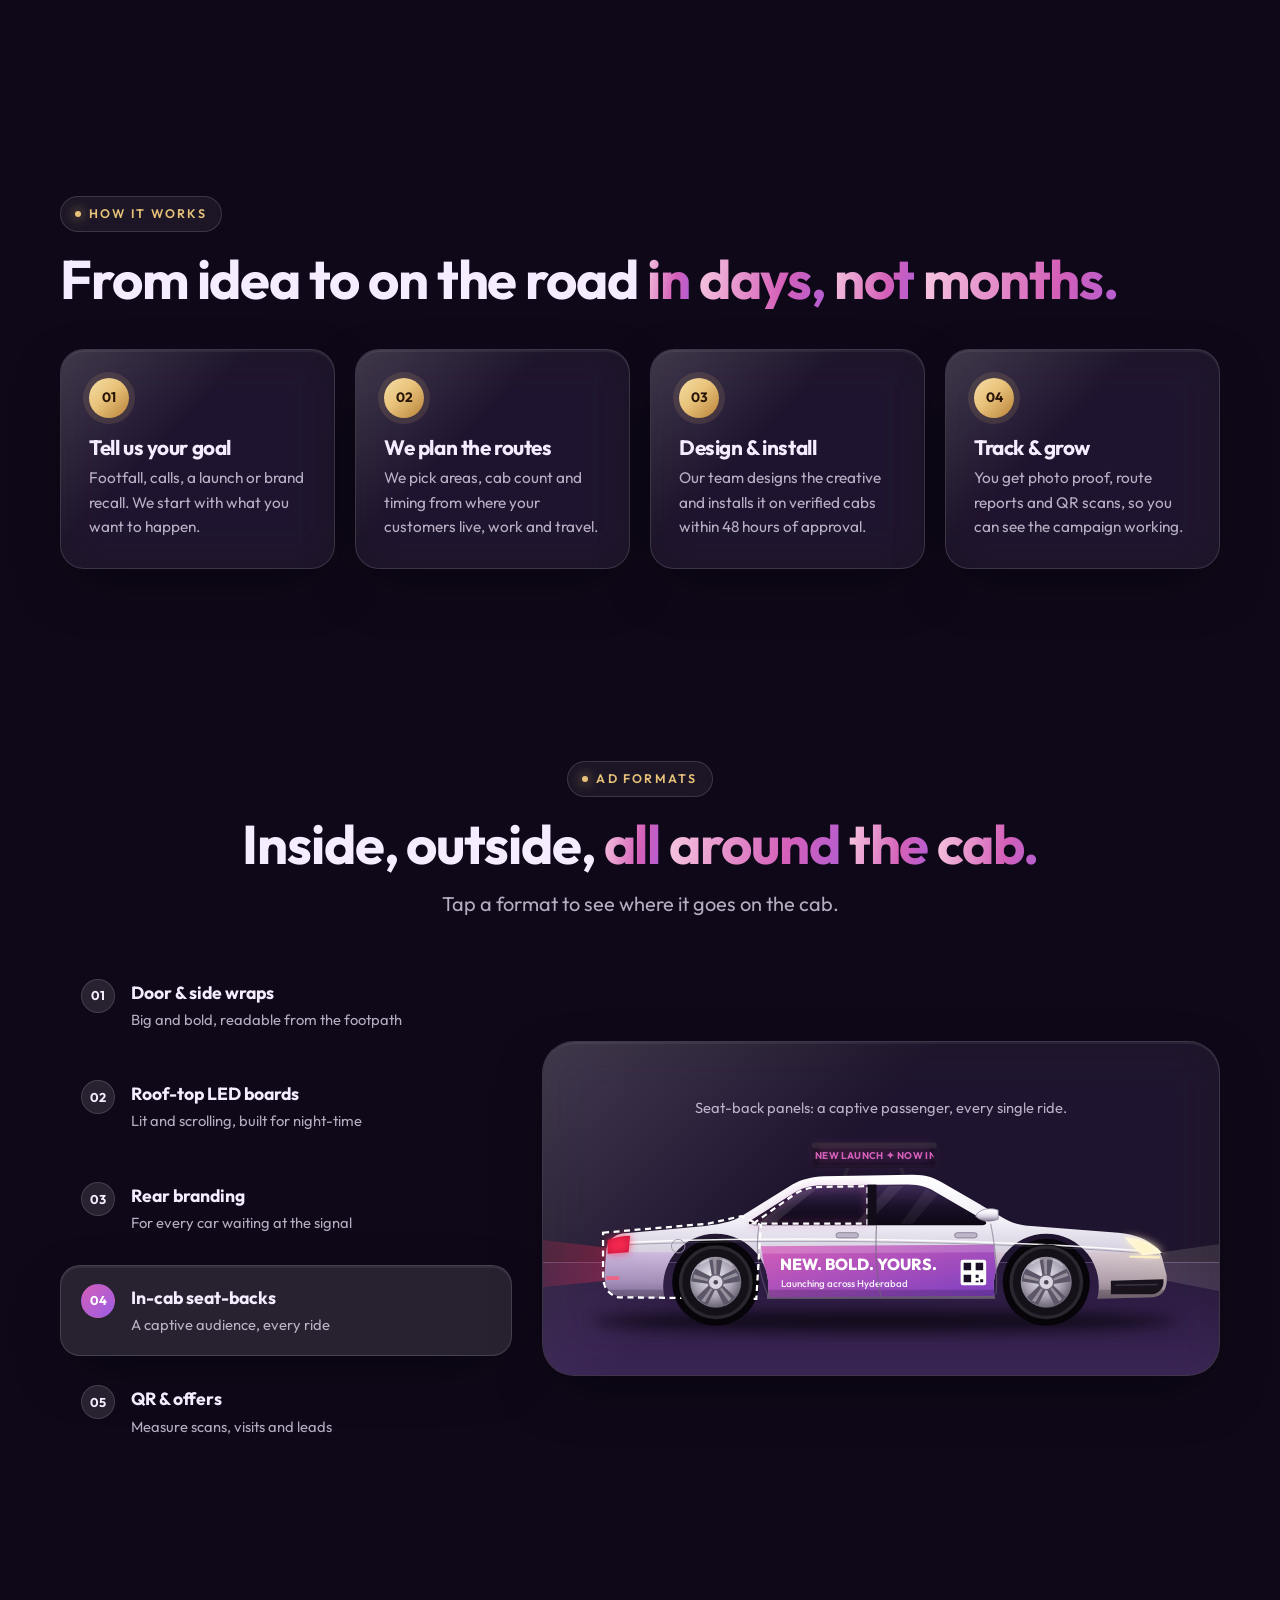
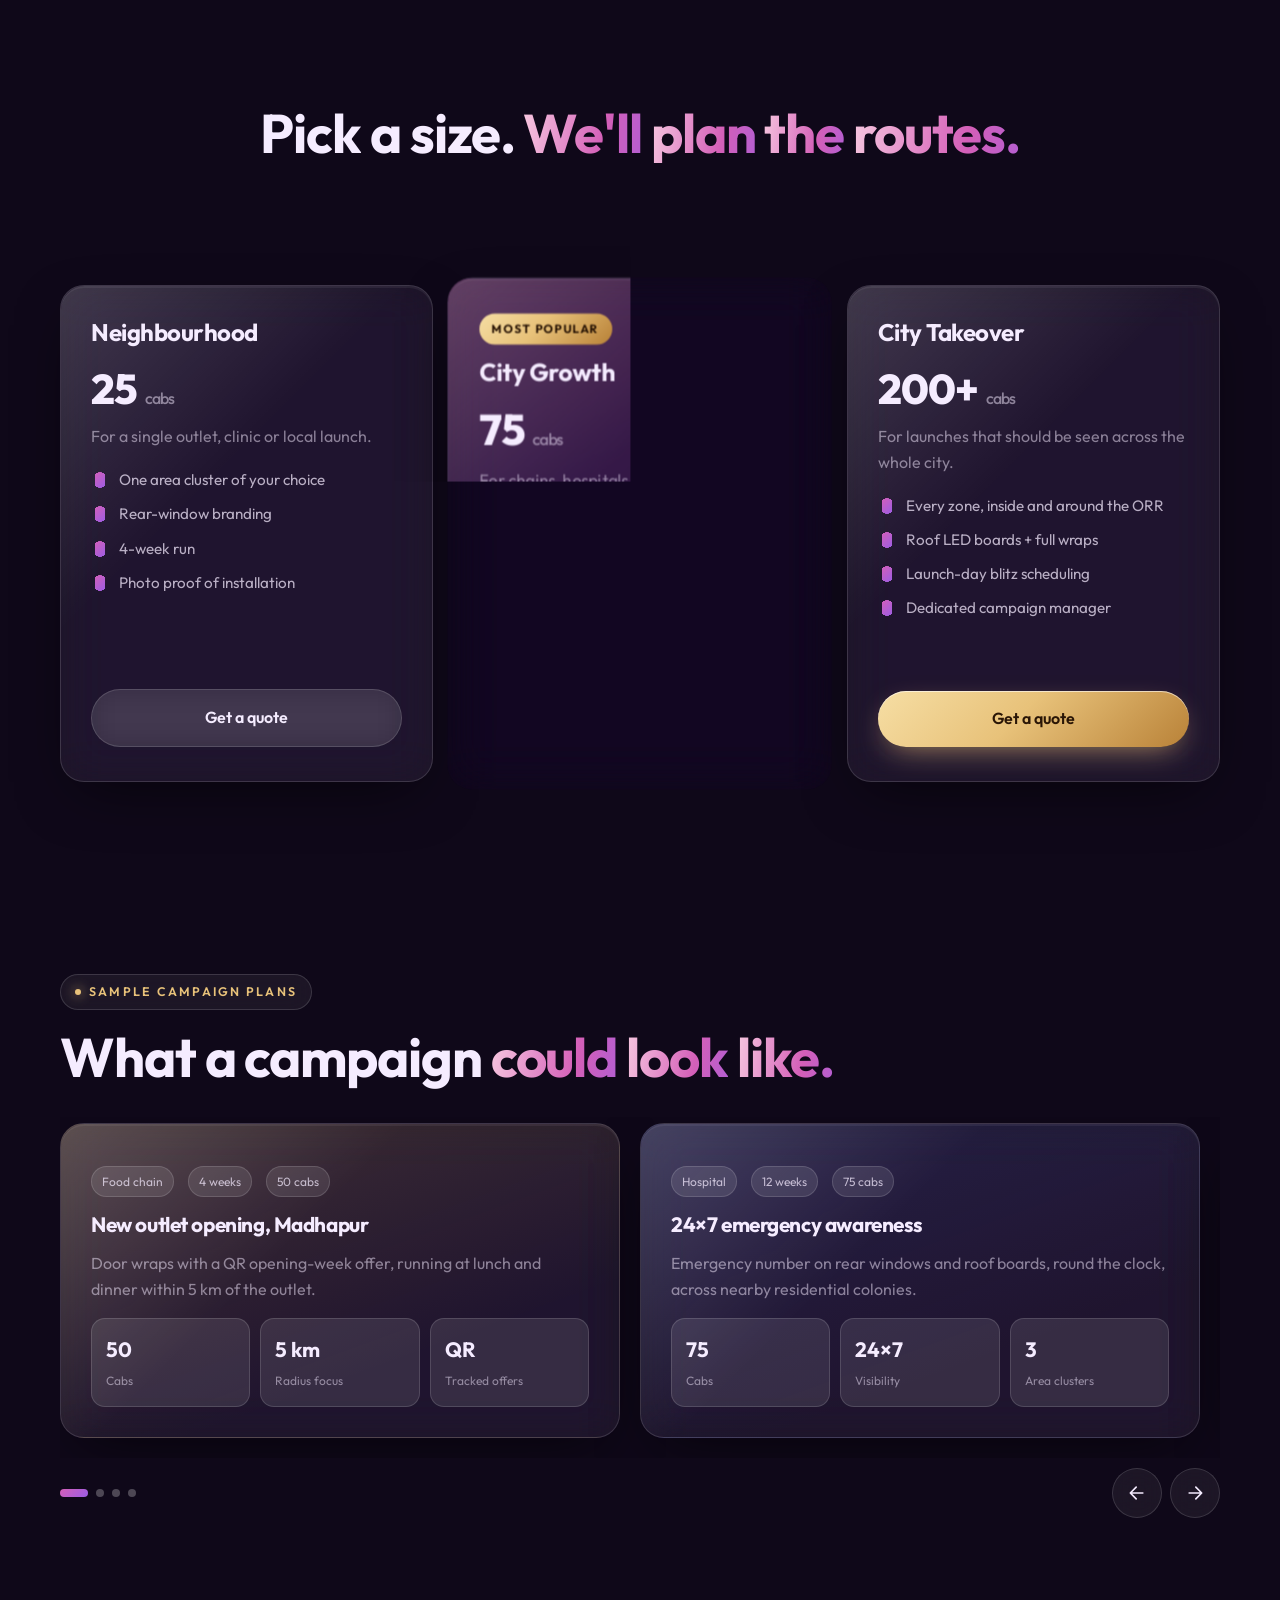
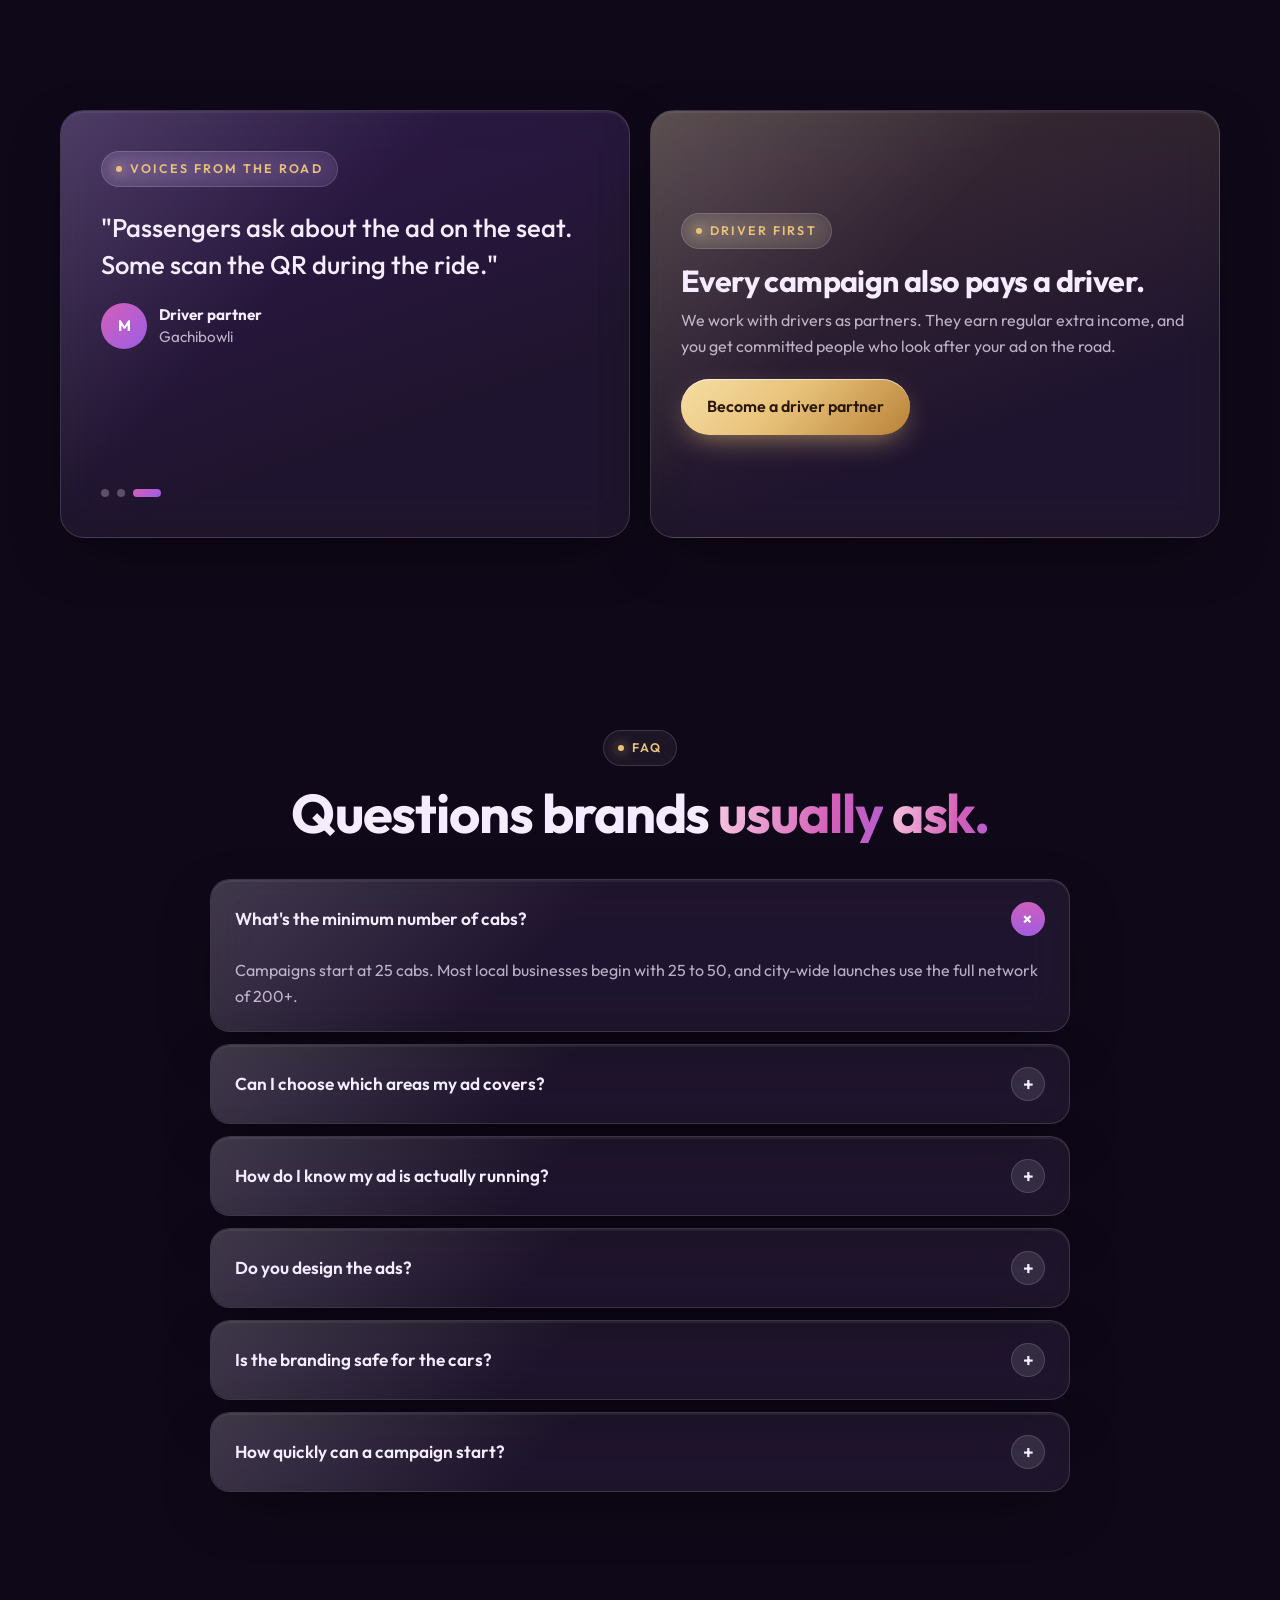
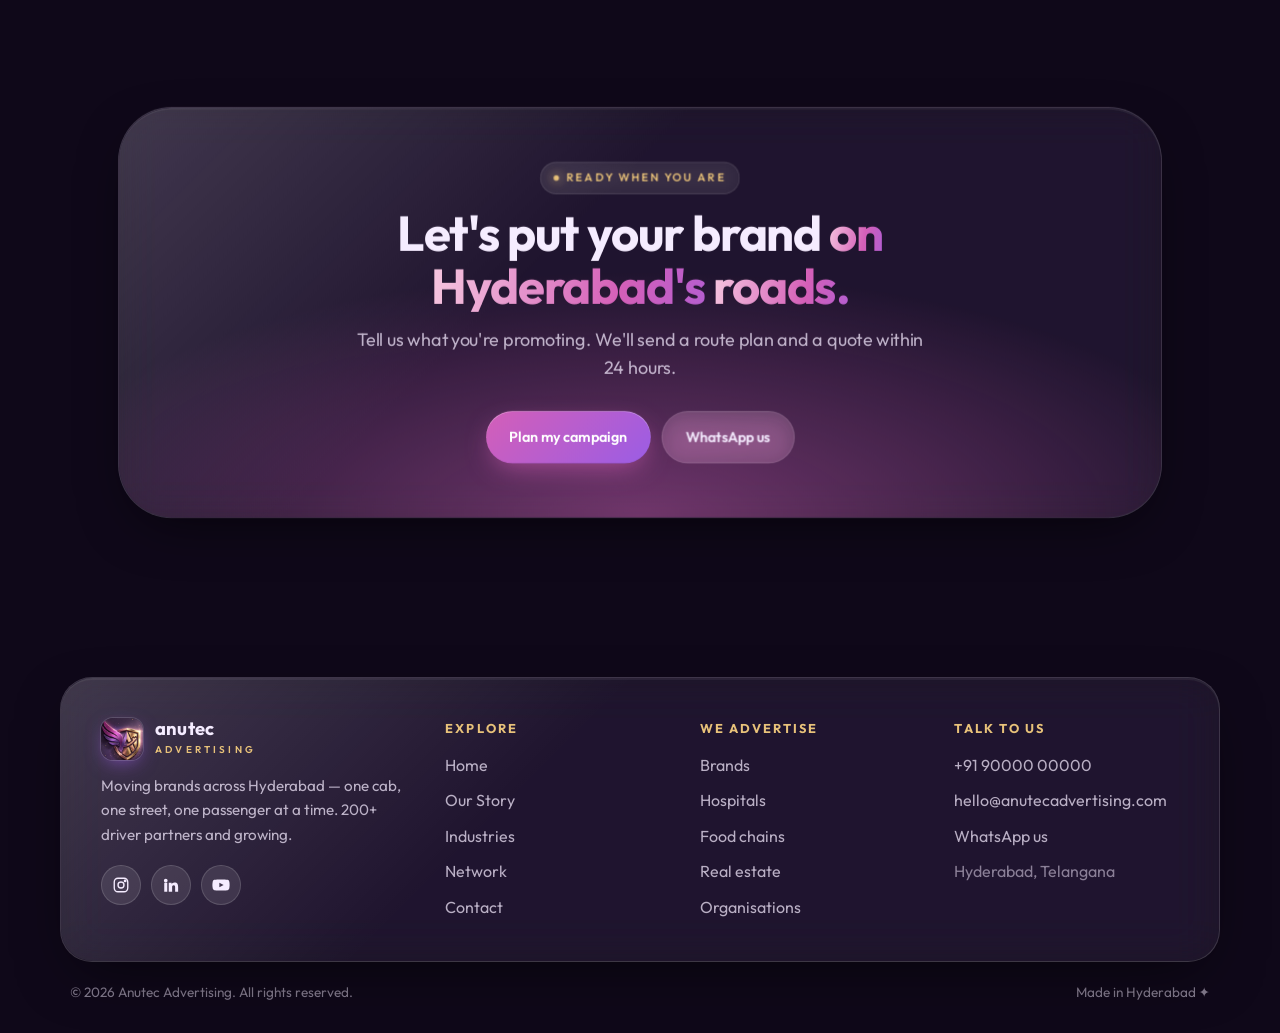
==== commit 1b04a398: "Website v2: cinematic hero slider, scroll-driven cab ride, smooth scroll - Detailed SVG taxi with sp" ====
--- a/anutec-website/index.html
+++ b/anutec-website/index.html
@@ -17,42 +17,55 @@
 <link rel="stylesheet" href="assets/css/style.css">
 </head>
 <body data-page="home">
+<div class="preloader" aria-hidden="true"><div class="pl-in"><img src="assets/img/emblem.jpg" alt=""><span class="pl-word">ANUTEC ADVERTISING</span><span class="pl-bar"><i></i></span></div></div>
 
 <main>
-  <!-- HERO -->
-  <section class="hero">
-    <canvas class="hero-canvas" id="heroCanvas" aria-hidden="true"></canvas>
-    <div class="hero-veil"></div>
-    <div class="wrap hero-grid">
-      <div>
+  <!-- ============ HERO SLIDER ============ -->
+  <section class="hero2" id="hero" aria-label="Featured">
+    <div class="scene-host"></div>
+    <div class="shade"></div>
+    <div class="slides">
+      <article class="slide" data-time="night" data-ad="0">
         <span class="eyebrow"><i></i>Cab advertising · Hyderabad</span>
-        <h1>
-          <span class="line"><span>Your brand,</span></span>
-          <span class="line"><span class="grad">on the move</span></span>
-          <span class="line"><span>across the city.</span></span>
-        </h1>
-        <p class="lead">Anutec turns Hyderabad's cabs into moving billboards. Over 200 driver partners carry your message from HITEC City to Charminar, every day, in front of the people you want to reach.</p>
-        <div class="hero-cta">
-          <a class="btn btn-primary" href="contact.html">Start a campaign
-            <svg viewBox="0 0 24 24" fill="none" stroke="currentColor" stroke-width="2" stroke-linecap="round" stroke-linejoin="round"><path d="M5 12h14M13 5l7 7-7 7"/></svg></a>
-          <a class="btn btn-glass" href="about.html">Read our story</a>
-        </div>
-        <div class="live glass"><span class="dot"></span><span><b>200+ driver partners</b> on Hyderabad roads every day</span></div>
-      </div>
-
-      <div class="reveal d2" style="position:relative">
-        <div class="stage glass" data-tilt>
-          <div class="stage-top"><span class="rec"><i></i>LIVE PREVIEW</span><span>Your ad, on the road</span></div>
-          <div class="screen"><canvas id="cabCanvas" aria-label="Animated cab carrying a rotating advertisement"></canvas></div>
-          <div class="ad-chips" id="adChips"></div>
-        </div>
-        <div class="float-card glass tint-gold fc-1"><span class="muted">Areas covered</span><b class="gold">30+</b></div>
-        <div class="float-card glass tint-pink fc-2"><span class="muted">Hours on road / day</span><b class="grad">12+</b></div>
-      </div>
-    </div>
-  </section>
-
-  <!-- MARQUEE -->
+        <h1>Your brand, <span class="grad">on the move</span> across the city.</h1>
+        <p class="lead">Over 200 driver partners carry your message from HITEC City to Charminar, every single day.</p>
+        <div class="hero-cta"><a class="btn btn-primary" href="contact.html">Start a campaign</a><a class="btn btn-glass" href="#ride">See the ride</a></div>
+      </article>
+      <article class="slide" data-time="dusk" data-ad="1">
+        <span class="eyebrow"><i></i>For hospitals &amp; clinics</span>
+        <h1>Be the name families <span class="grad">remember first.</span></h1>
+        <p class="lead">Your emergency number and specialities, seen around the clock in the neighbourhoods you serve.</p>
+        <div class="hero-cta"><a class="btn btn-primary" href="industries.html#hospitals">Healthcare campaigns</a><a class="btn btn-glass" href="contact.html">Talk to us</a></div>
+      </article>
+      <article class="slide" data-time="eve" data-ad="2">
+        <span class="eyebrow"><i></i>For food chains</span>
+        <h1>Show up just as <span class="grad">Hyderabad gets hungry.</span></h1>
+        <p class="lead">Lunch and dinner routes past offices, colleges and the city's late-night food streets.</p>
+        <div class="hero-cta"><a class="btn btn-primary" href="industries.html#food">Food campaigns</a><a class="btn btn-glass" href="contact.html">Talk to us</a></div>
+      </article>
+      <article class="slide" data-time="dawn" data-ad="3">
+        <span class="eyebrow"><i></i>For real estate</span>
+        <h1>Drive buyers <span class="grad">to your site visit.</span></h1>
+        <p class="lead">Put your project in front of home buyers in the IT corridor, every day on their commute.</p>
+        <div class="hero-cta"><a class="btn btn-primary" href="industries.html#realestate">Real-estate campaigns</a><a class="btn btn-glass" href="contact.html">Talk to us</a></div>
+      </article>
+    </div>
+    <div class="slide-ui">
+      <div class="slide-tabs">
+        <button><em>01 · Brands</em><span class="bar2"><i></i></span></button>
+        <button><em>02 · Hospitals</em><span class="bar2"><i></i></span></button>
+        <button><em>03 · Food chains</em><span class="bar2"><i></i></span></button>
+        <button><em>04 · Real estate</em><span class="bar2"><i></i></span></button>
+      </div>
+      <div class="slide-arrows">
+        <button id="hPrev" aria-label="Previous slide"><svg viewBox="0 0 24 24" fill="none" stroke="currentColor" stroke-width="2" stroke-linecap="round" stroke-linejoin="round"><path d="M19 12H5M11 5l-7 7 7 7"/></svg></button>
+        <button id="hNext" aria-label="Next slide"><svg viewBox="0 0 24 24" fill="none" stroke="currentColor" stroke-width="2" stroke-linecap="round" stroke-linejoin="round"><path d="M5 12h14M13 5l7 7-7 7"/></svg></button>
+      </div>
+    </div>
+    <div class="scroll-cue">SCROLL</div>
+  </section>
+
+  <!-- ============ MARQUEE ============ -->
   <div class="marquee glass" aria-label="Areas we cover">
     <div class="marquee-track">
       <span>HITEC City</span><span>Gachibowli</span><span>Banjara Hills</span><span>Jubilee Hills</span><span>Madhapur</span><span>Kukatpally</span><span>Secunderabad</span><span>Kondapur</span><span>Ameerpet</span><span>Charminar</span><span>Kokapet</span><span>Shamshabad Airport</span>
@@ -60,12 +73,12 @@
     </div>
   </div>
 
-  <!-- STATS -->
-  <section>
-    <div class="wrap">
-      <div class="reveal" style="margin-bottom:36px">
-        <span class="eyebrow"><i></i>The network in numbers</span>
-        <h2>A city-wide reach that <span class="grad">keeps growing.</span></h2>
+  <!-- ============ STATS ============ -->
+  <section>
+    <div class="wrap">
+      <div style="margin-bottom:36px">
+        <span class="eyebrow reveal"><i></i>The network in numbers</span>
+        <h2 data-split>A city-wide reach that <span class="grad">keeps growing.</span></h2>
       </div>
       <div class="stats">
         <div class="stat glass tint-violet reveal">
@@ -96,127 +109,222 @@
     </div>
   </section>
 
-  <!-- STORY SPLIT -->
+  <!-- ============ WHY CABS ============ -->
   <section>
     <div class="wrap split">
-      <div class="media glass reveal" data-tilt><img src="assets/img/logo-banner.jpg" alt="Anutec Advertising logo — winged shield emblem in violet and gold" loading="lazy" width="1600" height="893"></div>
-      <div class="reveal d1">
-        <span class="eyebrow"><i></i>Why cabs</span>
-        <h2>People skip ads on a screen. <span class="grad">They can't skip the street.</span></h2>
-        <p class="lead">A billboard waits in one place. A cab goes where people are: tech parks in the morning, hospitals at noon, malls and food streets at night. Your ad follows that route all day.</p>
-        <div class="hero-cta"><a class="btn btn-glass" href="network.html">See the network</a></div>
-      </div>
-    </div>
-  </section>
-
-  <!-- INDUSTRIES -->
-  <section>
-    <div class="wrap">
-      <div class="center reveal" style="margin-bottom:44px">
-        <span class="eyebrow"><i></i>Who we move</span>
-        <h2>Built for every kind of <span class="grad">Hyderabad business.</span></h2>
-        <p class="lead">From a new biryani outlet to a multi-speciality hospital, we plan routes around the people you want to reach.</p>
-      </div>
-      <div class="ind-grid">
-        <a href="industries.html#brands" class="card glass tint-violet edge reveal">
-          <div class="ico"><svg viewBox="0 0 24 24" fill="none" stroke-width="1.8" stroke-linecap="round" stroke-linejoin="round"><path d="M12 2l2.9 6.9L22 9.6l-5.5 4.8L18.2 22 12 18.3 5.8 22l1.7-7.6L2 9.6l7.1-.7z"/></svg></div>
-          <h3>Brands &amp; product launches</h3>
-          <p>Launch day across the city, with your name on screens and windows from Kukatpally to LB Nagar.</p>
-          <span class="tag">Launches</span><span class="tag">Retail</span><span class="tag">D2C</span>
-          <span class="big">01</span>
-        </a>
-        <a href="industries.html#hospitals" class="card glass tint-blue edge reveal d1">
-          <div class="ico"><svg viewBox="0 0 24 24" fill="none" stroke-width="1.8" stroke-linecap="round" stroke-linejoin="round"><path d="M9 3h6v6h6v6h-6v6H9v-6H3V9h6z"/></svg></div>
-          <h3>Hospitals &amp; clinics</h3>
-          <p>Emergency numbers, health camps and new departments, shown to the families living near you.</p>
-          <span class="tag">Emergency</span><span class="tag">Health camps</span>
-          <span class="big">02</span>
-        </a>
-        <a href="industries.html#food" class="card glass tint-gold edge reveal">
-          <div class="ico gold-ico"><svg viewBox="0 0 24 24" fill="none" stroke-width="1.8" stroke-linecap="round" stroke-linejoin="round"><path d="M3 11h18a9 9 0 0 1-18 0zM7 7c0-1.5 1-2 1-3M12 7c0-1.5 1-2 1-3M17 7c0-1.5 1-2 1-3"/></svg></div>
-          <h3>Food chains</h3>
-          <p>Show up at lunch and dinner time on the streets where people order food.</p>
-          <span class="big">03</span>
-        </a>
-        <a href="industries.html#realestate" class="card glass tint-pink edge reveal d1">
-          <div class="ico"><svg viewBox="0 0 24 24" fill="none" stroke-width="1.8" stroke-linecap="round" stroke-linejoin="round"><path d="M3 21h18M5 21V10l7-6 7 6v11M10 21v-6h4v6"/></svg></div>
-          <h3>Real estate</h3>
-          <p>Bring site visits to Kokapet, Tellapur and Shamshabad from the tech corridors.</p>
-          <span class="big">04</span>
-        </a>
-        <a href="industries.html#orgs" class="card glass tint-violet edge reveal d2">
-          <div class="ico"><svg viewBox="0 0 24 24" fill="none" stroke-width="1.8" stroke-linecap="round" stroke-linejoin="round"><path d="M3 21h18M4 21V8l8-5 8 5v13M9 12h6M9 16h6"/></svg></div>
-          <h3>Organisations &amp; events</h3>
-          <p>Admissions, causes, events and public notices, seen by the whole city.</p>
-          <span class="big">05</span>
-        </a>
-      </div>
-    </div>
-  </section>
-
-  <!-- HOW IT WORKS -->
-  <section>
-    <div class="wrap">
-      <div class="reveal" style="margin-bottom:40px">
-        <span class="eyebrow"><i></i>How it works</span>
-        <h2>From idea to on the road <span class="grad">in days, not months.</span></h2>
-      </div>
-      <div class="steps">
-        <div class="steps-line"></div>
+      <div class="media glass reveal" style="overflow:hidden"><img data-parallax="6" src="assets/img/logo-banner.jpg" alt="Anutec Advertising logo, a winged shield emblem in violet and gold" loading="lazy" width="1600" height="893" style="transform-origin:center;scale:1.15"></div>
+      <div>
+        <span class="eyebrow reveal"><i></i>Why cabs</span>
+        <h2 data-split>People skip ads on a screen. <span class="grad">They can't skip the street.</span></h2>
+        <p class="lead reveal">A billboard waits in one place. A cab goes where people are: tech parks in the morning, hospitals at noon, malls and food streets at night. Your ad follows that route all day.</p>
+        <div class="hero-cta reveal"><a class="btn btn-glass" href="network.html">See the network</a></div>
+      </div>
+    </div>
+  </section>
+
+  <!-- ============ RIDE (pinned scroll) ============ -->
+  <section class="ride" id="ride" aria-label="A day on the road">
+    <div class="scene-host"></div>
+    <div class="ride-head">
+      <div>
+        <span class="eyebrow" style="color:#e8c27a"><i></i>Scroll to ride along</span>
+        <h2>One cab. One day. <span class="grad">Thousands of glances.</span></h2>
+      </div>
+      <div class="clock glass"><b id="rideClock">08:00</b><span id="ridePlace">HITEC City</span></div>
+    </div>
+    <div class="ride-cards" id="rideCards"></div>
+    <div class="ride-track"><i id="rideTrack"></i></div>
+  </section>
+
+  <!-- ============ INDUSTRIES (horizontal) ============ -->
+  <section class="hscroll" aria-label="Industries">
+    <div style="display:flex;align-items:center;min-height:100svh;padding:100px 0 60px">
+      <div class="hs-track">
+        <div class="hs-intro">
+          <span class="eyebrow" style="align-self:flex-start"><i></i>Who we move</span>
+          <h2 data-split>Built for every kind of <span class="grad">Hyderabad business.</span></h2>
+          <p class="lead">We plan routes around the people you want to reach, from a new biryani outlet to a multi-speciality hospital.</p>
+        </div>
+        <a href="industries.html#brands" class="hs-card glass tint-violet edge"><span class="num2">01</span><div class="ico"><svg viewBox="0 0 24 24" fill="none" stroke-width="1.8" stroke-linecap="round" stroke-linejoin="round"><path d="M12 2l2.9 6.9L22 9.6l-5.5 4.8L18.2 22 12 18.3 5.8 22l1.7-7.6L2 9.6l7.1-.7z"/></svg></div><h3>Brands &amp; launches</h3><p>Launch week across the city, with your name on windows and roof boards from Kukatpally to LB Nagar.</p><span class="btn btn-glass">Explore →</span></a>
+        <a href="industries.html#hospitals" class="hs-card glass tint-blue edge"><span class="num2">02</span><div class="ico"><svg viewBox="0 0 24 24" fill="none" stroke-width="1.8" stroke-linecap="round" stroke-linejoin="round"><path d="M9 3h6v6h6v6h-6v6H9v-6H3V9h6z"/></svg></div><h3>Hospitals &amp; clinics</h3><p>Emergency numbers, health camps and new departments, shown to the families living near you.</p><span class="btn btn-glass">Explore →</span></a>
+        <a href="industries.html#food" class="hs-card glass tint-gold edge"><span class="num2">03</span><div class="ico gold-ico"><svg viewBox="0 0 24 24" fill="none" stroke-width="1.8" stroke-linecap="round" stroke-linejoin="round"><path d="M3 11h18a9 9 0 0 1-18 0zM7 7c0-1.5 1-2 1-3M12 7c0-1.5 1-2 1-3M17 7c0-1.5 1-2 1-3"/></svg></div><h3>Food chains</h3><p>Lunch and dinner timing on the streets where people decide what to eat.</p><span class="btn btn-glass">Explore →</span></a>
+        <a href="industries.html#realestate" class="hs-card glass tint-pink edge"><span class="num2">04</span><div class="ico"><svg viewBox="0 0 24 24" fill="none" stroke-width="1.8" stroke-linecap="round" stroke-linejoin="round"><path d="M3 21h18M5 21V10l7-6 7 6v11M10 21v-6h4v6"/></svg></div><h3>Real estate</h3><p>Bring buyers from the tech corridors to site visits in Kokapet, Tellapur and Shamshabad.</p><span class="btn btn-glass">Explore →</span></a>
+        <a href="industries.html#orgs" class="hs-card glass tint-violet edge"><span class="num2">05</span><div class="ico"><svg viewBox="0 0 24 24" fill="none" stroke-width="1.8" stroke-linecap="round" stroke-linejoin="round"><path d="M3 21h18M4 21V8l8-5 8 5v13M9 12h6M9 16h6"/></svg></div><h3>Organisations</h3><p>Admissions, causes, events and public notices, seen across the whole city.</p><span class="btn btn-glass">Explore →</span></a>
+      </div>
+    </div>
+  </section>
+
+  <!-- ============ PROCESS ============ -->
+  <section>
+    <div class="wrap">
+      <div style="margin-bottom:40px">
+        <span class="eyebrow reveal"><i></i>How it works</span>
+        <h2 data-split>From idea to on the road <span class="grad">in days, not months.</span></h2>
+      </div>
+      <div class="steps proc">
+        <svg class="pline" viewBox="0 0 1000 20" preserveAspectRatio="none" aria-hidden="true"><path d="M60,10 C250,-10 350,30 500,10 S800,-10 940,10"/></svg>
         <div class="step glass reveal"><div class="n">01</div><h3>Tell us your goal</h3><p>Footfall, calls, a launch or brand recall. We start with what you want to happen.</p></div>
         <div class="step glass reveal d1"><div class="n">02</div><h3>We plan the routes</h3><p>We pick areas, cab count and timing from where your customers live, work and travel.</p></div>
-        <div class="step glass reveal d2"><div class="n">03</div><h3>Design &amp; install</h3><p>Our team designs the creative and installs it on verified cabs, with no hassle for you.</p></div>
+        <div class="step glass reveal d2"><div class="n">03</div><h3>Design &amp; install</h3><p>Our team designs the creative and installs it on verified cabs within 48 hours of approval.</p></div>
         <div class="step glass reveal d3"><div class="n">04</div><h3>Track &amp; grow</h3><p>You get photo proof, route reports and QR scans, so you can see the campaign working.</p></div>
       </div>
     </div>
   </section>
 
-  <!-- FORMATS -->
-  <section>
-    <div class="wrap">
-      <div class="center reveal" style="margin-bottom:40px">
-        <span class="eyebrow"><i></i>Ad formats</span>
-        <h2>Inside, outside, <span class="grad">all around.</span></h2>
-      </div>
-      <div class="formats">
-        <div class="format glass reveal"><svg viewBox="0 0 120 80"><rect x="10" y="30" width="100" height="30" rx="10" fill="none" stroke="url(#g-brand)" stroke-width="2"/><path d="M30 30l12-16h36l12 16" fill="none" stroke="url(#g-brand)" stroke-width="2"/><rect x="34" y="16" width="52" height="12" rx="3" fill="url(#g-gold)" opacity=".85"/><circle cx="32" cy="62" r="7" fill="url(#g-brand)"/><circle cx="88" cy="62" r="7" fill="url(#g-brand)"/></svg><h4>Rear-window branding</h4><p>Seen by everyone behind the cab</p></div>
-        <div class="format glass reveal d1"><svg viewBox="0 0 120 80"><rect x="10" y="30" width="100" height="30" rx="10" fill="url(#g-brand)" opacity=".85"/><path d="M30 30l12-16h36l12 16" fill="none" stroke="url(#g-brand)" stroke-width="2"/><circle cx="32" cy="62" r="7" fill="url(#g-gold)"/><circle cx="88" cy="62" r="7" fill="url(#g-gold)"/></svg><h4>Door &amp; side wraps</h4><p>Big, bold and readable from the footpath</p></div>
-        <div class="format glass reveal d2"><svg viewBox="0 0 120 80"><rect x="36" y="6" width="48" height="12" rx="3" fill="url(#g-gold)"/><rect x="10" y="34" width="100" height="26" rx="10" fill="none" stroke="url(#g-brand)" stroke-width="2"/><path d="M30 34l12-14h36l12 14" fill="none" stroke="url(#g-brand)" stroke-width="2"/><circle cx="32" cy="62" r="7" fill="url(#g-brand)"/><circle cx="88" cy="62" r="7" fill="url(#g-brand)"/></svg><h4>Roof-top boards</h4><p>Lit up for night-time visibility</p></div>
-        <div class="format glass reveal d3"><svg viewBox="0 0 120 80"><rect x="34" y="8" width="52" height="64" rx="8" fill="none" stroke="url(#g-brand)" stroke-width="2"/><rect x="42" y="16" width="36" height="26" rx="4" fill="url(#g-brand)" opacity=".8"/><rect x="42" y="48" width="36" height="4" rx="2" fill="url(#g-gold)"/><rect x="42" y="56" width="24" height="4" rx="2" fill="url(#g-gold)" opacity=".6"/></svg><h4>Seat-back panels</h4><p>A captive audience, every ride</p></div>
-        <div class="format glass reveal d4"><svg viewBox="0 0 120 80"><rect x="40" y="10" width="40" height="40" rx="4" fill="none" stroke="url(#g-gold)" stroke-width="2"/><rect x="46" y="16" width="10" height="10" fill="url(#g-brand)"/><rect x="64" y="16" width="10" height="10" fill="url(#g-brand)"/><rect x="46" y="34" width="10" height="10" fill="url(#g-brand)"/><rect x="64" y="34" width="6" height="6" fill="url(#g-gold)"/><path d="M30 64h60" stroke="url(#g-brand)" stroke-width="2"/><path d="M40 72h40" stroke="url(#g-gold)" stroke-width="2"/></svg><h4>QR &amp; leaflets</h4><p>Trackable offers in every cab</p></div>
-      </div>
-    </div>
-  </section>
-
-  <!-- DRIVER QUOTE -->
-  <section>
-    <div class="wrap grid-2">
-      <blockquote class="quote glass tint-violet reveal">
-        "I already drive 12 hours a day. With Anutec, my cab earns a little extra while I work, and I'm proud of what it shows."
-        <footer><span class="avatar">R</span><span><b style="color:var(--ink)">Driver partner</b><br>Kukatpally route</span></footer>
-      </blockquote>
+  <!-- ============ FORMATS EXPLORER ============ -->
+  <section>
+    <div class="wrap">
+      <div class="center" style="margin-bottom:40px">
+        <span class="eyebrow reveal"><i></i>Ad formats</span>
+        <h2 data-split>Inside, outside, <span class="grad">all around the cab.</span></h2>
+        <p class="lead reveal">Tap a format to see where it goes on the cab.</p>
+      </div>
+      <div class="fx" id="fx">
+        <div class="fx-tabs reveal">
+          <button data-zone="door" data-cap="Door wraps: big, bold and readable from the footpath and the next lane."><i>01</i><div><b>Door &amp; side wraps</b><span>Big and bold, readable from the footpath</span></div></button>
+          <button data-zone="roof" data-cap="Roof board: a lit, scrolling message that stands out after dark."><i>02</i><div><b>Roof-top LED boards</b><span>Lit and scrolling, built for night-time</span></div></button>
+          <button data-zone="rear" data-cap="Rear branding: seen by every car stuck behind the cab at a signal."><i>03</i><div><b>Rear branding</b><span>For every car waiting at the signal</span></div></button>
+          <button data-zone="seat" data-cap="Seat-back panels: a captive passenger, every single ride."><i>04</i><div><b>In-cab seat-backs</b><span>A captive audience, every ride</span></div></button>
+          <button data-zone="qr" data-cap="QR codes: trackable offers that turn a glance into a lead."><i>05</i><div><b>QR &amp; offers</b><span>Measure scans, visits and leads</span></div></button>
+        </div>
+        <div class="fx-stage glass reveal d1" data-tilt><p class="fx-caption"></p></div>
+      </div>
+    </div>
+  </section>
+
+  <!-- ============ PACKAGES ============ -->
+  <section>
+    <div class="wrap">
+      <div class="center" style="margin-bottom:44px">
+        <span class="eyebrow reveal"><i></i>Packages</span>
+        <h2 data-split>Pick a size. <span class="grad">We'll plan the routes.</span></h2>
+        <p class="lead reveal">Every package can be adjusted. Tell us your budget and we'll suggest the best mix.</p>
+      </div>
+      <div class="pk-grid">
+        <div class="pk glass reveal">
+          <h3>Neighbourhood</h3>
+          <div class="cabs">25 <small>cabs</small></div>
+          <p class="muted">For a single outlet, clinic or local launch.</p>
+          <ul><li>One area cluster of your choice</li><li>Rear-window branding</li><li>4-week run</li><li>Photo proof of installation</li></ul>
+          <a class="btn btn-glass" href="contact.html">Get a quote</a>
+        </div>
+        <div class="pk glass hot reveal d1">
+          <span class="badge">Most popular</span>
+          <h3>City Growth</h3>
+          <div class="cabs">75 <small>cabs</small></div>
+          <p class="muted">For chains, hospitals and real-estate projects.</p>
+          <ul><li>Three area clusters, planned by route</li><li>Door wraps + seat-back panels</li><li>QR tracking for scans and leads</li><li>Weekly route reports</li></ul>
+          <a class="btn btn-primary" href="contact.html">Get a quote</a>
+        </div>
+        <div class="pk glass reveal d2">
+          <h3>City Takeover</h3>
+          <div class="cabs">200+ <small>cabs</small></div>
+          <p class="muted">For launches that should be seen across the whole city.</p>
+          <ul><li>Every zone, inside and around the ORR</li><li>Roof LED boards + full wraps</li><li>Launch-day blitz scheduling</li><li>Dedicated campaign manager</li></ul>
+          <a class="btn btn-gold" href="contact.html">Get a quote</a>
+        </div>
+      </div>
+    </div>
+  </section>
+
+  <!-- ============ SAMPLE PLANS SLIDER ============ -->
+  <section>
+    <div class="wrap">
+      <div style="margin-bottom:30px">
+        <span class="eyebrow reveal"><i></i>Sample campaign plans</span>
+        <h2 data-split>What a campaign <span class="grad">could look like.</span></h2>
+      </div>
+      <div class="slider reveal">
+        <div class="sl-track">
+          <article class="sl-item glass tint-gold">
+            <div class="meta"><span class="tag">Food chain</span><span class="tag">4 weeks</span><span class="tag">50 cabs</span></div>
+            <h3>New outlet opening, Madhapur</h3>
+            <p class="muted">Door wraps with a QR opening-week offer, running at lunch and dinner within 5 km of the outlet.</p>
+            <div class="kpis"><div><b>50</b><small>Cabs</small></div><div><b>5 km</b><small>Radius focus</small></div><div><b>QR</b><small>Tracked offers</small></div></div>
+          </article>
+          <article class="sl-item glass tint-blue">
+            <div class="meta"><span class="tag">Hospital</span><span class="tag">12 weeks</span><span class="tag">75 cabs</span></div>
+            <h3>24×7 emergency awareness</h3>
+            <p class="muted">Emergency number on rear windows and roof boards, round the clock, across nearby residential colonies.</p>
+            <div class="kpis"><div><b>75</b><small>Cabs</small></div><div><b>24×7</b><small>Visibility</small></div><div><b>3</b><small>Area clusters</small></div></div>
+          </article>
+          <article class="sl-item glass tint-pink">
+            <div class="meta"><span class="tag">Real estate</span><span class="tag">6 weeks</span><span class="tag">100 cabs</span></div>
+            <h3>Weekend site-visit drive</h3>
+            <p class="muted">Full wraps across the Financial District and Kondapur, with lead QR codes linked to the sales team.</p>
+            <div class="kpis"><div><b>100</b><small>Cabs</small></div><div><b>IT belt</b><small>Focus zone</small></div><div><b>Leads</b><small>Via QR</small></div></div>
+          </article>
+          <article class="sl-item glass tint-violet">
+            <div class="meta"><span class="tag">Brand launch</span><span class="tag">2 weeks</span><span class="tag">200+ cabs</span></div>
+            <h3>City-wide launch blitz</h3>
+            <p class="muted">Every cab in the network carries the launch for two weeks, with roof boards lit after dark.</p>
+            <div class="kpis"><div><b>200+</b><small>Cabs</small></div><div><b>All</b><small>Zones</small></div><div><b>Night</b><small>LED boards</small></div></div>
+          </article>
+        </div>
+        <div class="sl-nav">
+          <div class="sl-dots"></div>
+          <div class="slide-arrows" style="display:flex"><button class="sl-prev" aria-label="Previous plan"><svg viewBox="0 0 24 24" fill="none" stroke="currentColor" stroke-width="2" stroke-linecap="round" stroke-linejoin="round"><path d="M19 12H5M11 5l-7 7 7 7"/></svg></button><button class="sl-next" aria-label="Next plan"><svg viewBox="0 0 24 24" fill="none" stroke="currentColor" stroke-width="2" stroke-linecap="round" stroke-linejoin="round"><path d="M5 12h14M13 5l7 7-7 7"/></svg></button></div>
+        </div>
+      </div>
+    </div>
+  </section>
+
+  <!-- ============ DRIVERS ============ -->
+  <section>
+    <div class="wrap grid-2" style="align-items:stretch">
+      <div class="glass tint-violet reveal" style="padding:40px;border-radius:var(--radius)">
+        <span class="eyebrow"><i></i>Voices from the road</span>
+        <div class="tm" id="tm" style="margin-top:22px">
+          <blockquote class="tm-item quote" style="padding:0">"I already drive 12 hours a day. With Anutec, my cab earns a little extra while I work."<footer><span class="avatar">R</span><span><b style="color:var(--ink)">Driver partner</b><br>Kukatpally</span></footer></blockquote>
+          <blockquote class="tm-item quote" style="padding:0">"Payments come on time. That's why I told six friends from my stand to join."<footer><span class="avatar">S</span><span><b style="color:var(--ink)">Driver partner</b><br>Secunderabad</span></footer></blockquote>
+          <blockquote class="tm-item quote" style="padding:0">"Passengers ask about the ad on the seat. Some scan the QR during the ride."<footer><span class="avatar">M</span><span><b style="color:var(--ink)">Driver partner</b><br>Gachibowli</span></footer></blockquote>
+        </div>
+        <div class="sl-dots" id="tmDots" style="margin-top:20px;cursor:pointer"></div>
+      </div>
       <div class="glass card tint-gold reveal d1" style="display:flex;flex-direction:column;justify-content:center">
         <span class="eyebrow" style="align-self:flex-start"><i></i>Driver first</span>
-        <h3 style="font-size:1.8rem;margin-top:16px">Every campaign also pays a driver.</h3>
-        <p>We work with drivers as partners. They get regular extra income, and you get committed people who look after your ad on the road.</p>
+        <h3 style="font-size:1.9rem;margin-top:16px">Every campaign also pays a driver.</h3>
+        <p>We work with drivers as partners. They earn regular extra income, and you get committed people who look after your ad on the road.</p>
         <div class="hero-cta" style="margin-top:20px"><a class="btn btn-gold" href="network.html#join">Become a driver partner</a></div>
       </div>
     </div>
   </section>
 
-  <!-- CTA -->
-  <section>
-    <div class="wrap">
-      <div class="cta glass reveal">
+  <!-- ============ FAQ ============ -->
+  <section>
+    <div class="wrap">
+      <div class="center" style="margin-bottom:36px">
+        <span class="eyebrow reveal"><i></i>FAQ</span>
+        <h2 data-split>Questions brands <span class="grad">usually ask.</span></h2>
+      </div>
+      <div class="faq">
+        <details class="glass reveal" open><summary>What's the minimum number of cabs?</summary><div class="ans">Campaigns start at 25 cabs. Most local businesses begin with 25 to 50, and city-wide launches use the full network of 200+.</div></details>
+        <details class="glass reveal"><summary>Can I choose which areas my ad covers?</summary><div class="ans">Yes. We group drivers by the areas they usually drive in, so we can focus your campaign on the neighbourhoods that matter to you, from HITEC City to the Old City.</div></details>
+        <details class="glass reveal"><summary>How do I know my ad is actually running?</summary><div class="ans">You get photo proof of every installation, regular route reports, and QR scan data if your creative includes a code.</div></details>
+        <details class="glass reveal"><summary>Do you design the ads?</summary><div class="ans">Yes. Our team adapts your brand creative for wraps, roof boards and seat-backs, and you approve everything before it's printed.</div></details>
+        <details class="glass reveal"><summary>Is the branding safe for the cars?</summary><div class="ans">We use removable, paint-safe vinyl and fittings. Nothing is permanent and drivers' cars are left as they were after the campaign.</div></details>
+        <details class="glass reveal"><summary>How quickly can a campaign start?</summary><div class="ans">Usually within 48 hours of design approval, depending on the number of cabs and the formats you choose.</div></details>
+      </div>
+    </div>
+  </section>
+
+  <!-- ============ CTA ============ -->
+  <section>
+    <div class="wrap">
+      <div class="cta glass" data-zoom>
         <span class="eyebrow"><i></i>Ready when you are</span>
-        <h2>Let's put your brand <span class="grad">on Hyderabad's roads.</span></h2>
-        <p class="lead">Tell us what you're promoting. We'll send a route plan and a quote within 24 hours.</p>
+        <h2 data-split>Let's put your brand <span class="grad">on Hyderabad's roads.</span></h2>
+        <p class="lead" style="margin:0 auto">Tell us what you're promoting. We'll send a route plan and a quote within 24 hours.</p>
         <div class="hero-cta"><a class="btn btn-primary" href="contact.html">Plan my campaign</a><a class="btn btn-glass" data-wa href="#" target="_blank" rel="noopener">WhatsApp us</a></div>
       </div>
     </div>
   </section>
 </main>
 
+<script src="assets/vendor/gsap.min.js"></script>
+<script src="assets/vendor/ScrollTrigger.min.js"></script>
+<script src="assets/vendor/lenis.min.js"></script>
+<script src="assets/js/cab.js"></script>
 <script src="assets/js/main.js"></script>
 </body>
 </html>
--- a/anutec-website/assets/css/style.css
+++ b/anutec-website/assets/css/style.css
@@ -424,3 +424,279 @@
   *,*::before,*::after{animation-duration:.001s!important;animation-iteration-count:1!important;transition-duration:.001s!important}
   .reveal{opacity:1;transform:none}
 }
+
+/* =========================================================
+   v2 — cinematic scene, slider, scroll storytelling
+   ========================================================= */
+.scene{position:absolute;inset:0;overflow:hidden;background:#0b0614;--cab-w:min(50vw,760px)}
+.scene .sky{position:absolute;inset:0;opacity:0;transition:opacity 1.8s ease}
+.sky-night{background:linear-gradient(180deg,#05020d 0%,#140828 45%,#2d1248 68%,#4a1d5e 72%)}
+.sky-dusk{background:linear-gradient(180deg,#120a2e 0%,#3d1e5c 38%,#a3477a 60%,#f08a5d 72%)}
+.sky-eve{background:linear-gradient(180deg,#071028 0%,#1a2358 42%,#5a3f8f 62%,#c46aa0 72%)}
+.sky-dawn{background:linear-gradient(180deg,#24124a 0%,#7a3a7a 36%,#e2797a 56%,#f7c27a 72%)}
+.sky-day{background:linear-gradient(180deg,#3d6fc0 0%,#7fa8e6 40%,#c9d9f2 60%,#f6dcc6 72%)}
+.scene[data-time="night"] .sky-night,.scene[data-time="dusk"] .sky-dusk,.scene[data-time="eve"] .sky-eve,.scene[data-time="dawn"] .sky-dawn,.scene[data-time="day"] .sky-day{opacity:1}
+.scene .stars{position:absolute;inset:0;transition:opacity 1.8s}
+.scene .stars b{position:absolute;width:2px;height:2px;border-radius:50%;background:#fff;animation:twinkle 4s ease-in-out infinite}
+@keyframes twinkle{50%{opacity:.15}}
+.scene:not([data-time="night"]):not([data-time="eve"]) .stars{opacity:0}
+.scene .orb{position:absolute;right:14%;top:12%;width:70px;height:70px;border-radius:50%;background:radial-gradient(circle at 40% 40%,#fff8e0,#f6dea4 60%,#e8c27a);box-shadow:0 0 60px 20px rgba(246,222,164,.35);transition:all 1.8s}
+.scene[data-time="dusk"] .orb,.scene[data-time="dawn"] .orb{top:52%;width:110px;height:110px;background:radial-gradient(circle,#fff1c9,#ffb36b 60%,#f07a4a);box-shadow:0 0 120px 50px rgba(255,160,90,.45)}
+.scene[data-time="day"] .orb{top:8%;background:#fffbe9;box-shadow:0 0 120px 60px rgba(255,250,220,.6)}
+.scene .layer{position:absolute;left:0;right:0;bottom:30%;pointer-events:none}
+.scene .layer i{position:absolute;left:0;top:0;bottom:0;width:calc(var(--tw,1600px) * 3);background-repeat:repeat-x;background-size:var(--tw,1600px) 100%;will-change:transform}
+.scene .far{height:46%;opacity:.9}
+.scene .mid{height:58%}
+.scene .haze{position:absolute;left:0;right:0;bottom:30%;height:30%;background:linear-gradient(0deg,rgba(212,95,184,.28),transparent);mix-blend-mode:screen}
+.scene[data-time="day"] .mid i{filter:brightness(3.4) saturate(.45) contrast(.85)}
+.scene[data-time="day"] .far i{filter:brightness(2.6) saturate(.4);opacity:.6}
+.scene .lamps{height:42%;bottom:28%}
+.scene .lamps i{--tw:520px;background-image:url("data:image/svg+xml,%3Csvg xmlns='http://www.w3.org/2000/svg' width='520' height='400' viewBox='0 0 520 400' preserveAspectRatio='none'%3E%3Cdefs%3E%3CradialGradient id='g' cx='.5' cy='0' r='1'%3E%3Cstop offset='0' stop-color='%23ffe7b0' stop-opacity='.55'/%3E%3Cstop offset='1' stop-color='%23ffe7b0' stop-opacity='0'/%3E%3C/radialGradient%3E%3C/defs%3E%3Cpath d='M300 40 L230 400 L370 400 Z' fill='url(%23g)'/%3E%3Crect x='256' y='30' width='6' height='370' fill='%23231830'/%3E%3Cpath d='M259 34 Q262 22 300 24' stroke='%23231830' stroke-width='6' fill='none'/%3E%3Crect x='284' y='22' width='34' height='9' rx='4' fill='%233a2a4a'/%3E%3Cellipse cx='301' cy='33' rx='14' ry='4' fill='%23fff3d0'/%3E%3C/svg%3E");background-size:520px 100%}
+.scene .road{position:absolute;left:0;right:0;bottom:0;height:30%;background:linear-gradient(180deg,#2a2033 0,#2a2033 3%,#15101c 3.5%,#0d0912 100%)}
+.scene[data-time="day"] .road{background:linear-gradient(180deg,#7a7083 0,#7a7083 3%,#433b4c 3.5%,#2c2633 100%)}
+.scene .road::before{content:"";position:absolute;left:0;right:0;top:3.5%;height:10%;background:linear-gradient(180deg,rgba(0,0,0,.45),transparent)}
+.scene .dash{position:absolute;left:0;right:0;top:40%;height:5px;overflow:hidden}
+.scene .dash i{position:absolute;inset:0;width:calc(100% + 170px);background:repeating-linear-gradient(90deg,rgba(246,222,164,.85) 0 70px,transparent 70px 170px);will-change:transform}
+.scene .wet{position:absolute;inset:0;background:
+  radial-gradient(40px 120px at 20% 10%,rgba(255,214,150,.18),transparent),
+  radial-gradient(40px 120px at 60% 10%,rgba(212,95,184,.16),transparent),
+  radial-gradient(40px 120px at 85% 10%,rgba(155,93,229,.16),transparent);filter:blur(6px)}
+.scene .traffic{position:absolute;left:0;right:0;bottom:27.5%;height:10px}
+.scene .traffic span{position:absolute;left:100%;width:30px;height:5px;animation:trafficGo 9s linear infinite}
+.scene .traffic span::before,.scene .traffic span::after{content:"";position:absolute;top:0;width:6px;height:4px;border-radius:2px;background:#ff2d55;box-shadow:0 0 10px 3px rgba(255,45,85,.7)}
+.scene .traffic span::before{left:0}.scene .traffic span::after{right:0}
+.scene .traffic span:nth-child(2){animation-delay:-2.5s;animation-duration:11s}
+.scene .traffic span:nth-child(3){animation-delay:-5s;bottom:-6px}
+.scene .traffic span:nth-child(4){animation-delay:-7.4s;animation-duration:13s}
+@keyframes trafficGo{to{transform:translateX(calc(-100vw - 200px))}}
+.scene .cab-wrap{position:absolute;bottom:3%;right:5%;width:var(--cab-w);z-index:3}
+.scene .cab{width:100%;height:auto;overflow:visible}
+.scene .poles{bottom:0;height:100%;z-index:4}
+.scene .poles i{--tw:1900px;background:linear-gradient(90deg,transparent 0,transparent 1820px,rgba(8,4,14,.95) 1820px,rgba(8,4,14,.95) 1850px,transparent 1850px);background-size:1900px 100%;filter:blur(5px)}
+.scene .bokeh b{position:absolute;border-radius:50%;filter:blur(10px);animation:bokeh 12s ease-in-out infinite alternate;mix-blend-mode:screen}
+@keyframes bokeh{to{transform:translate(-80px,-20px) scale(1.2)}}
+
+/* loop motion */
+.scene[data-mode="loop"] .far i{animation:pan 90s linear infinite}
+.scene[data-mode="loop"] .mid i{animation:pan 26s linear infinite}
+.scene[data-mode="loop"] .lamps i{animation:pan 2.2s linear infinite}
+.scene[data-mode="loop"] .poles i{animation:pan 2.6s linear infinite}
+.scene[data-mode="loop"] .dash i{animation:dash .32s linear infinite}
+@keyframes pan{to{transform:translateX(calc(-1 * var(--tw,1600px)))}}
+@keyframes dash{to{transform:translateX(-170px)}}
+.cab .spokes{transform-box:fill-box;transform-origin:center}
+.scene[data-mode="loop"] .cab .spokes{animation:spin .28s linear infinite}
+@keyframes spin{to{transform:rotate(360deg)}}
+.cab .blur{opacity:.0;transition:opacity .4s}
+.scene[data-mode="loop"] .cab .blur{opacity:.75}
+.cab .body,.cab .roof{animation:sway 1.4s ease-in-out infinite}
+@keyframes sway{0%,100%{transform:translateY(0)}30%{transform:translateY(-1.6px)}60%{transform:translateY(.6px)}}
+.cab .roof-scroll{transform-box:fill-box;animation:roofScroll 12s linear infinite}
+@keyframes roofScroll{to{transform:translateX(-50%)}}
+.cab .spec{animation:specSweep 2.2s linear infinite}
+@keyframes specSweep{0%{transform:translateX(1150px) skewX(-25deg)}100%{transform:translateX(-200px) skewX(-25deg)}}
+.cab .wrap-ad,.cab .roof-text{transition:opacity .35s}
+.cab.swap .wrap-ad,.cab.swap .roof-text{opacity:0}
+.cab .zone{stroke:#fff;stroke-width:3;stroke-dasharray:8 6;opacity:0;transition:opacity .35s}
+.cab .zone.on{opacity:1;animation:zoneDash 1s linear infinite;filter:drop-shadow(0 0 6px #d45fb8)}
+@keyframes zoneDash{to{stroke-dashoffset:-28}}
+
+/* ---------- hero slider ---------- */
+.hero2{position:relative;height:100svh;min-height:640px;overflow:hidden;padding:0;color:#f5ecff}
+.hero2 .shade{position:absolute;inset:0;z-index:5;pointer-events:none;background:
+  linear-gradient(90deg,rgba(8,3,16,.78) 0%,rgba(8,3,16,.45) 38%,transparent 62%),
+  linear-gradient(0deg,rgba(8,3,16,.6),transparent 25%)}
+.hero2 .slides{position:absolute;z-index:6;left:0;right:0;top:0;bottom:0;max-width:var(--maxw);margin:0 auto;padding:0 20px}
+.hero2 .slide{position:absolute;left:20px;right:20px;top:20vh;max-width:620px;visibility:hidden}
+.hero2 .slide.on{visibility:visible}
+.hero2 .slide h1{font-size:clamp(2.5rem,6.2vw,5.4rem);margin:20px 0}
+.hero2 .slide .lead{color:rgba(245,236,255,.8)}
+.hero2 .slide .w{display:inline-block;overflow:hidden;vertical-align:top;padding-bottom:.08em;margin-bottom:-.08em}
+.hero2 .slide .w>span{display:inline-block;will-change:transform}
+.hero2 .eyebrow{color:#e8c27a}
+.hero2 .btn-glass{color:#fff;background:rgba(255,255,255,.1);border-color:rgba(255,255,255,.2)}
+.slide-ui{position:absolute;z-index:7;left:0;right:0;bottom:28px;max-width:var(--maxw);margin:0 auto;padding:0 20px;display:flex;align-items:flex-end;gap:16px}
+.slide-tabs{display:flex;gap:10px;flex:1;max-width:720px}
+.slide-tabs button{flex:1;text-align:left;background:none;border:0;cursor:pointer;color:rgba(245,236,255,.6);font-size:.85rem;padding:0;font-weight:500}
+.slide-tabs button em{font-style:normal;display:block;margin-bottom:8px}
+.slide-tabs button.on{color:#fff}
+.slide-tabs .bar2{display:block;height:3px;border-radius:3px;background:rgba(255,255,255,.18);overflow:hidden}
+.slide-tabs .bar2 i{display:block;height:100%;width:0;background:linear-gradient(90deg,#e8c27a,#d45fb8)}
+.slide-tabs button.on .bar2 i{animation:fillbar var(--dur,6.5s) linear forwards}
+.slide-tabs button.done .bar2 i{width:100%}
+@keyframes fillbar{to{width:100%}}
+.slide-arrows{display:flex;gap:8px}
+.slide-arrows button{width:50px;height:50px;border-radius:50%;border:1px solid rgba(255,255,255,.22);background:rgba(255,255,255,.08);-webkit-backdrop-filter:blur(12px);backdrop-filter:blur(12px);color:#fff;cursor:pointer;display:grid;place-items:center;transition:background .25s}
+.slide-arrows button:hover{background:rgba(255,255,255,.18)}
+.slide-arrows svg{width:20px;height:20px}
+.scroll-cue{position:absolute;z-index:7;right:24px;bottom:96px;writing-mode:vertical-rl;font-size:.7rem;letter-spacing:.3em;color:rgba(245,236,255,.6);display:flex;align-items:center;gap:10px}
+.scroll-cue::after{content:"";width:1px;height:60px;background:linear-gradient(#e8c27a,transparent);animation:cue 2s ease-in-out infinite}
+@keyframes cue{0%{transform:scaleY(0);transform-origin:top}50%{transform:scaleY(1);transform-origin:top}51%{transform-origin:bottom}100%{transform:scaleY(0);transform-origin:bottom}}
+
+/* ---------- split words (scroll) ---------- */
+[data-split] .w{display:inline-block;overflow:hidden;vertical-align:top;padding-bottom:.1em;margin-bottom:-.1em}
+[data-split] .w>span{display:inline-block}
+.grad-split{background:none!important;animation:none!important;color:inherit!important}
+
+/* ---------- preloader + page transition + progress ---------- */
+.preloader{position:fixed;inset:0;z-index:200;display:grid;place-items:center;background:#0b0614}
+.preloader .pl-in{display:flex;flex-direction:column;align-items:center;gap:18px}
+.preloader img{width:110px;height:110px;border-radius:28px;box-shadow:0 0 80px rgba(212,95,184,.5)}
+.preloader .pl-bar{width:180px;height:2px;background:rgba(255,255,255,.12);border-radius:2px;overflow:hidden}
+.preloader .pl-bar i{display:block;height:100%;width:0;background:linear-gradient(90deg,#e8c27a,#d45fb8)}
+.preloader .pl-word{font-weight:700;letter-spacing:.4em;font-size:.8rem;color:#e8c27a}
+.wipe{position:fixed;inset:0;z-index:190;background:linear-gradient(135deg,#1a0b2e,#2d1248);transform:translateY(100%);pointer-events:none;display:grid;place-items:center}
+.wipe img{width:72px;height:72px;border-radius:20px;opacity:.9}
+.progress{position:fixed;top:0;left:0;height:3px;width:100%;z-index:100;transform-origin:0 50%;transform:scaleX(0);background:linear-gradient(90deg,#e8c27a,#d45fb8,#9b5de5)}
+
+/* ---------- ride (pinned scroll story) ---------- */
+.ride{padding:0;height:100svh;position:relative;overflow:hidden;color:#f5ecff}
+.ride .scene{--cab-w:min(46vw,640px)}
+.ride .scene .cab-wrap{right:auto;left:50%;transform:translateX(-50%)}
+.ride-head{position:absolute;z-index:6;top:96px;left:0;right:0;max-width:var(--maxw);margin:0 auto;padding:0 20px;display:flex;justify-content:space-between;align-items:flex-start;gap:20px}
+.ride-head h2{margin:12px 0 0;font-size:clamp(1.8rem,3.6vw,3rem);max-width:560px;text-shadow:0 4px 30px rgba(0,0,0,.5)}
+.clock{padding:14px 20px;border-radius:20px;text-align:right;color:#fff;background:rgba(20,10,35,.35)!important;border-color:rgba(255,255,255,.2)!important}
+.clock b{display:block;font-size:2.2rem;line-height:1;font-variant-numeric:tabular-nums}
+.clock span{font-size:.8rem;opacity:.75}
+.ride .stops{position:absolute;left:0;bottom:30%;height:60%;z-index:2;will-change:transform}
+.stop{position:absolute;bottom:0;transform:translateX(-50%);display:flex;flex-direction:column;align-items:center}
+.stop .pin2{width:14px;height:14px;border-radius:50%;background:#e8c27a;box-shadow:0 0 0 6px rgba(232,194,122,.25),0 0 24px #e8c27a}
+.stop .pole2{width:2px;height:70px;background:linear-gradient(#e8c27a,transparent)}
+.stop .lbl{white-space:nowrap;font-weight:700;font-size:1rem;padding:8px 14px;border-radius:999px;background:rgba(20,10,35,.55);border:1px solid rgba(255,255,255,.2);-webkit-backdrop-filter:blur(10px);backdrop-filter:blur(10px);margin-bottom:10px;color:#fff}
+.ride-cards{position:absolute;z-index:6;left:0;right:0;top:34%;max-width:var(--maxw);margin:0 auto;padding:0 20px;pointer-events:none}
+.ride-card{position:absolute;left:20px;top:0;max-width:340px;padding:20px 22px;color:#fff;opacity:0;transform:translateY(30px);transition:opacity .5s,transform .5s;background:rgba(20,10,35,.45)!important;border-color:rgba(255,255,255,.2)!important}
+.ride-card.on{opacity:1;transform:none}
+.ride-card small{color:#e8c27a;font-weight:600;letter-spacing:.12em;text-transform:uppercase;font-size:.72rem}
+.ride-card h4{font-size:1.25rem;margin:4px 0 6px}
+.ride-card p{font-size:.92rem;opacity:.85}
+.ride-track{position:absolute;z-index:6;right:20px;bottom:24px;width:180px;height:4px;border-radius:4px;background:rgba(255,255,255,.2);overflow:hidden}
+.ride-track i{display:block;height:100%;width:100%;transform-origin:0 50%;transform:scaleX(0);background:linear-gradient(90deg,#e8c27a,#d45fb8)}
+
+/* ---------- horizontal industries ---------- */
+.hscroll{overflow:hidden}
+.hs-track{display:flex;gap:24px;padding:0 20px;width:max-content}
+.hs-card{width:min(440px,80vw);min-height:440px;padding:34px;display:flex;flex-direction:column;overflow:hidden}
+.hs-card .num2{font-size:5rem;font-weight:800;line-height:1;opacity:.12;margin-bottom:auto}
+.hs-card h3{font-size:1.8rem;margin:18px 0 10px}
+.hs-card p{color:var(--ink-2)}
+.hs-card .btn{margin-top:22px;align-self:flex-start}
+.hs-intro{width:min(420px,80vw);display:flex;flex-direction:column;justify-content:center;padding-right:30px}
+@media (max-width:1024px){
+  .hs-track{overflow-x:auto;scroll-snap-type:x mandatory;width:auto;padding-bottom:16px;-webkit-overflow-scrolling:touch;scrollbar-width:none}
+  .hs-track::-webkit-scrollbar{display:none}
+  .hs-card,.hs-intro{scroll-snap-align:center;flex:none}
+  .hs-card{min-height:380px;padding:28px}
+}
+
+/* ---------- formats explorer ---------- */
+.fx{display:grid;grid-template-columns:.8fr 1.2fr;gap:30px;align-items:center}
+.fx-tabs{display:grid;gap:10px}
+.fx-tabs button{all:unset;cursor:pointer;display:flex;gap:16px;align-items:flex-start;padding:18px 20px;border-radius:20px;border:1px solid transparent;transition:all .3s}
+.fx-tabs button:hover{background:var(--glass)}
+.fx-tabs button.on{background:var(--glass-2);border-color:var(--stroke);box-shadow:var(--shadow)}
+.fx-tabs b{display:block;font-size:1.1rem}
+.fx-tabs span{color:var(--ink-2);font-size:.92rem}
+.fx-tabs i{font-style:normal;flex:none;width:34px;height:34px;border-radius:50%;display:grid;place-items:center;font-size:.8rem;font-weight:700;background:var(--glass-2);border:1px solid var(--stroke)}
+.fx-tabs button.on i{background:var(--grad-brand);color:#fff;border-color:transparent}
+.fx-stage{position:relative;padding:40px 30px 30px;border-radius:32px;overflow:hidden}
+.fx-stage .floor{position:absolute;left:0;right:0;bottom:0;height:34%;background:linear-gradient(180deg,rgba(155,93,229,.08),rgba(155,93,229,.22));border-top:1px solid var(--stroke)}
+.fx-stage .cab{position:relative;width:100%;height:auto;overflow:visible}
+.fx-stage .cab .beam{opacity:.25}
+.fx-caption{position:relative;margin-top:14px;font-size:.92rem;color:var(--ink-2);text-align:center}
+
+/* ---------- packages ---------- */
+.pk-grid{display:grid;grid-template-columns:repeat(3,1fr);gap:20px;align-items:stretch}
+.pk{padding:34px 30px;display:flex;flex-direction:column}
+.pk.hot{transform:scale(1.03);background:linear-gradient(160deg,rgba(212,95,184,.28),rgba(155,93,229,.18) 60%,var(--glass))}
+.pk .badge{align-self:flex-start;font-size:.72rem;font-weight:700;letter-spacing:.12em;text-transform:uppercase;padding:6px 12px;border-radius:999px;background:var(--grad-gold);color:#2a1606;margin-bottom:14px}
+.pk h3{font-size:1.5rem}
+.pk .cabs{font-size:2.6rem;font-weight:800;margin:10px 0 2px;letter-spacing:-.02em}
+.pk .cabs small{font-size:1rem;font-weight:500;color:var(--ink-3)}
+.pk ul{list-style:none;display:grid;gap:10px;margin:18px 0 26px}
+.pk li{display:flex;gap:10px;color:var(--ink-2);font-size:.95rem}
+.pk li::before{content:"";flex:none;width:18px;height:18px;margin-top:3px;border-radius:50%;background:var(--grad-brand) center/10px no-repeat;-webkit-mask:radial-gradient(circle,#000 60%,transparent 61%)}
+.pk .btn{margin-top:auto}
+
+/* ---------- plans slider ---------- */
+.slider{position:relative}
+.sl-track{display:flex;gap:20px;overflow-x:auto;scroll-snap-type:x mandatory;scroll-behavior:smooth;padding:6px 2px 20px;scrollbar-width:none}
+.sl-track::-webkit-scrollbar{display:none}
+.sl-item{flex:0 0 min(560px,86%);scroll-snap-align:start;padding:30px;display:grid;gap:16px}
+.sl-item .meta{display:flex;flex-wrap:wrap;gap:8px}
+.sl-item .kpis{display:grid;grid-template-columns:repeat(3,1fr);gap:10px}
+.sl-item .kpis div{padding:14px;border-radius:14px;background:var(--glass-2);border:1px solid var(--stroke)}
+.sl-item .kpis b{display:block;font-size:1.3rem}
+.sl-item .kpis small{font-size:.75rem;color:var(--ink-3)}
+.sl-nav{display:flex;gap:10px;align-items:center;justify-content:space-between;margin-top:10px}
+.sl-dots{display:flex;gap:8px}
+.sl-dots i{width:8px;height:8px;border-radius:8px;background:var(--stroke-2);transition:all .3s}
+.sl-dots i.on{width:28px;background:var(--grad-brand)}
+.sl-nav .slide-arrows button{color:var(--ink);border-color:var(--stroke);background:var(--glass)}
+
+/* ---------- testimonials ---------- */
+.tm{position:relative;min-height:260px}
+.tm-item{position:absolute;inset:0;opacity:0;transform:translateX(40px);transition:opacity .6s,transform .6s;pointer-events:none}
+.tm-item.on{opacity:1;transform:none;pointer-events:auto;position:relative}
+
+/* ---------- FAQ ---------- */
+.faq{max-width:860px;margin:0 auto;display:grid;gap:12px}
+.faq details{border-radius:20px;padding:0;overflow:hidden}
+.faq summary{list-style:none;cursor:pointer;padding:22px 24px;font-weight:600;font-size:1.08rem;display:flex;justify-content:space-between;gap:16px;align-items:center}
+.faq summary::-webkit-details-marker{display:none}
+.faq summary::after{content:"+";flex:none;width:32px;height:32px;border-radius:50%;display:grid;place-items:center;background:var(--glass-2);border:1px solid var(--stroke);font-size:1.2rem;transition:transform .35s}
+.faq details[open] summary::after{transform:rotate(45deg);background:var(--grad-brand);color:#fff;border-color:transparent}
+.faq .ans{padding:0 24px 22px;color:var(--ink-2)}
+
+/* ---------- process line ---------- */
+.proc{position:relative}
+.proc svg.pline{position:absolute;left:0;top:40px;width:100%;height:20px;overflow:visible;z-index:-1}
+.proc svg.pline path{stroke:url(#g-gold);stroke-width:2;fill:none}
+
+/* ---------- social ---------- */
+.socials{display:flex;gap:10px;margin-top:18px}
+.socials a{width:40px;height:40px;border-radius:50%;display:grid;place-items:center;background:var(--glass-2);border:1px solid var(--stroke);transition:transform .25s}
+.socials a:hover{transform:translateY(-3px)}
+.socials svg{width:18px;height:18px}
+
+@media (max-width:1024px){
+  .fx{grid-template-columns:1fr}
+  .pk-grid{grid-template-columns:1fr;max-width:520px;margin:0 auto}
+  .pk.hot{transform:none}
+  .scene{--cab-w:min(80vw,620px)}
+}
+@media (max-width:640px){
+  .hero2{min-height:600px}
+  .hero2 .shade{background:linear-gradient(180deg,rgba(8,3,16,.82) 0%,rgba(8,3,16,.55) 50%,transparent 70%),linear-gradient(0deg,rgba(8,3,16,.5),transparent 20%)}
+  .hero2 .slide{top:104px}
+  .hero2 .slide h1{font-size:2.35rem;margin:14px 0}
+  .hero2 .slide .lead{font-size:.98rem}
+  .hero2 .hero-cta{margin-top:20px;flex-wrap:nowrap}
+  .hero2 .hero-cta .btn{flex:1 1 0;padding:13px 12px;font-size:.92rem}
+  .scene{--cab-w:96vw}
+  .scene .cab-wrap{right:2vw;bottom:5%}
+  .scene .orb{width:46px;height:46px;right:8%;top:18%}
+  .slide-ui{bottom:16px}
+  .slide-tabs button em{display:none}
+  .slide-arrows,.scroll-cue{display:none}
+  .ride .scene{--cab-w:94vw}
+  .ride-head{top:86px;gap:10px}
+  .clock{text-align:left;padding:10px 14px}
+  .clock b{font-size:1.6rem}
+  .ride-card{left:16px;right:16px;max-width:none}
+  .ride-cards{top:31%}
+  .clock span{white-space:nowrap}
+  .ride-head{flex-direction:row;align-items:flex-start}
+  .ride-head .eyebrow{display:none}
+  .ride-head h2{font-size:1.3rem;margin:0}
+  .stop .lbl{font-size:.82rem}
+  .sl-item{padding:22px}
+  .sl-item .kpis b{font-size:1.05rem}
+  .faq summary{padding:18px;font-size:1rem}
+  .faq .ans{padding:0 18px 18px}
+}
+html.lenis,html.lenis body{height:auto}
+.lenis.lenis-smooth{scroll-behavior:auto!important}
+.lenis.lenis-stopped{overflow:hidden}
+.preloader{animation:plHide .4s 4s forwards}
+@keyframes plHide{to{opacity:0;visibility:hidden}}
+.ride::before{content:"";position:absolute;inset:0 0 auto 0;height:50%;z-index:5;pointer-events:none;background:linear-gradient(180deg,rgba(8,3,16,.6),transparent)}
